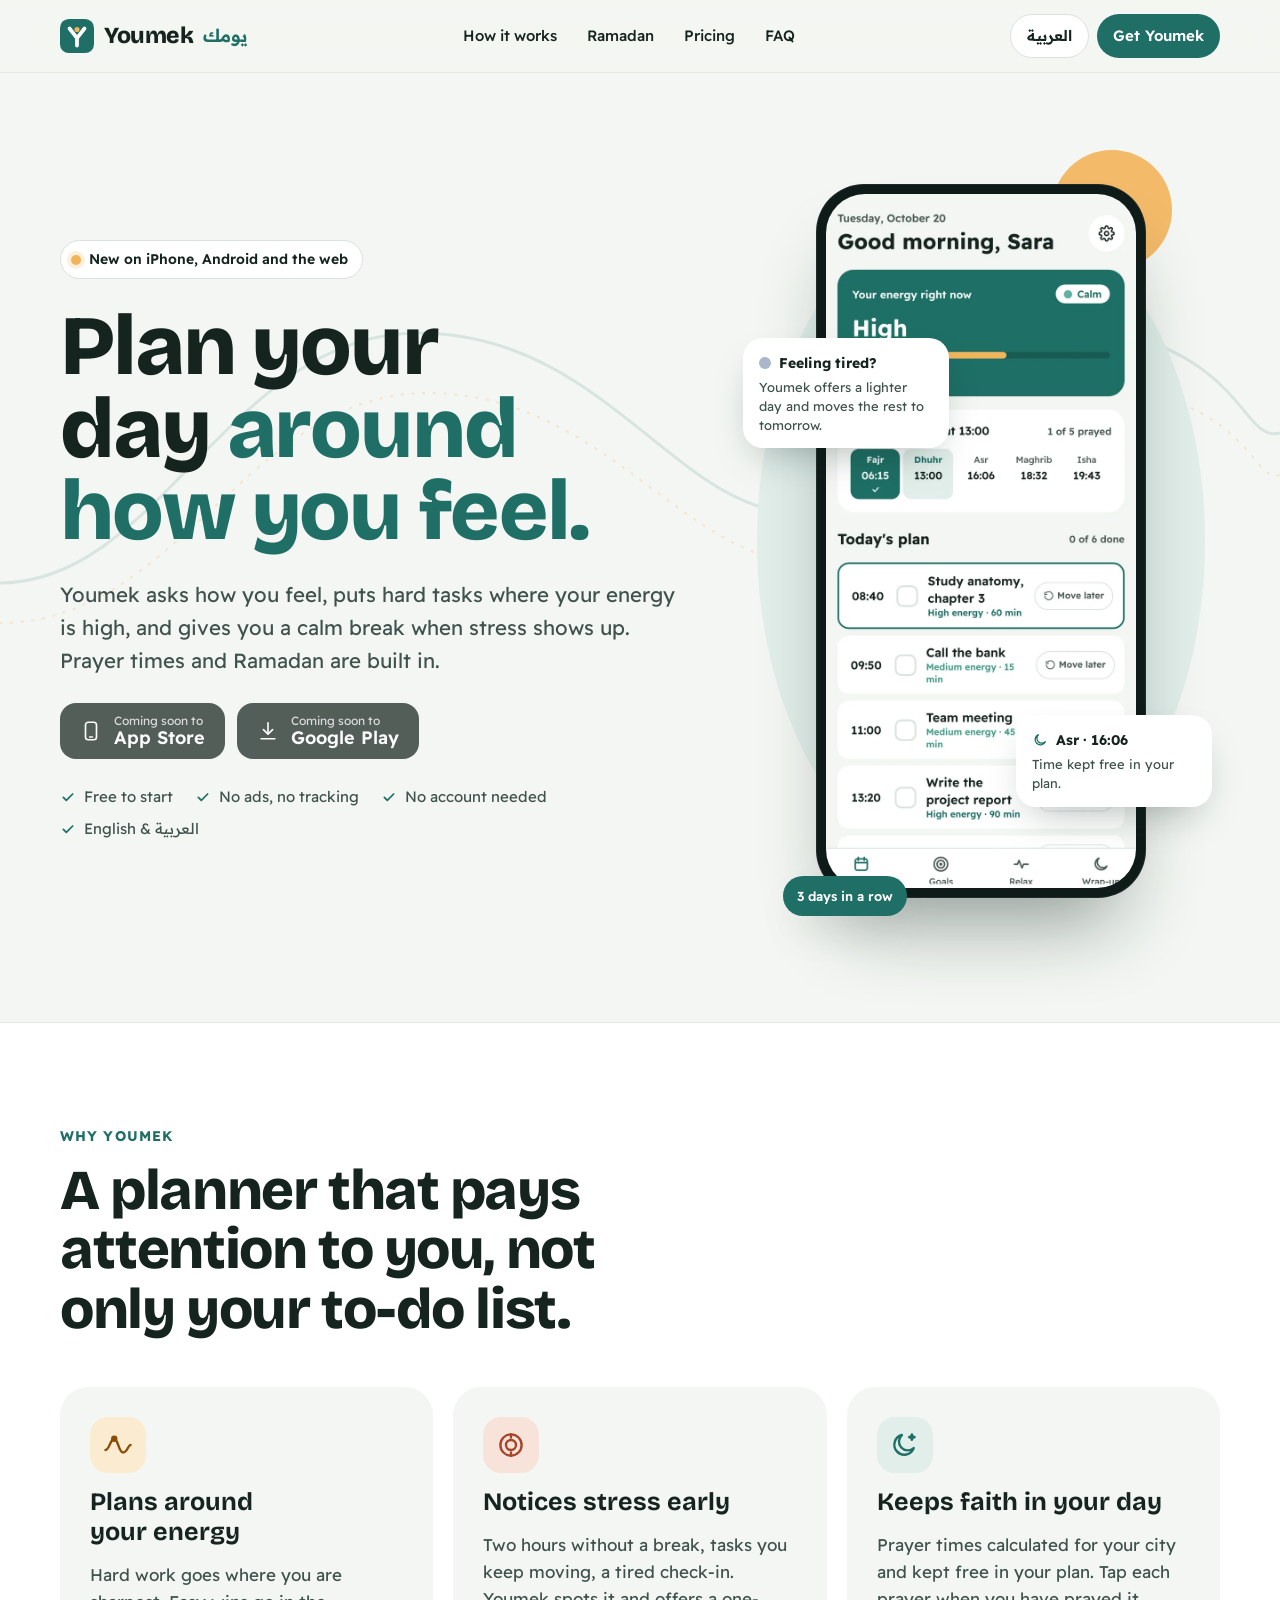
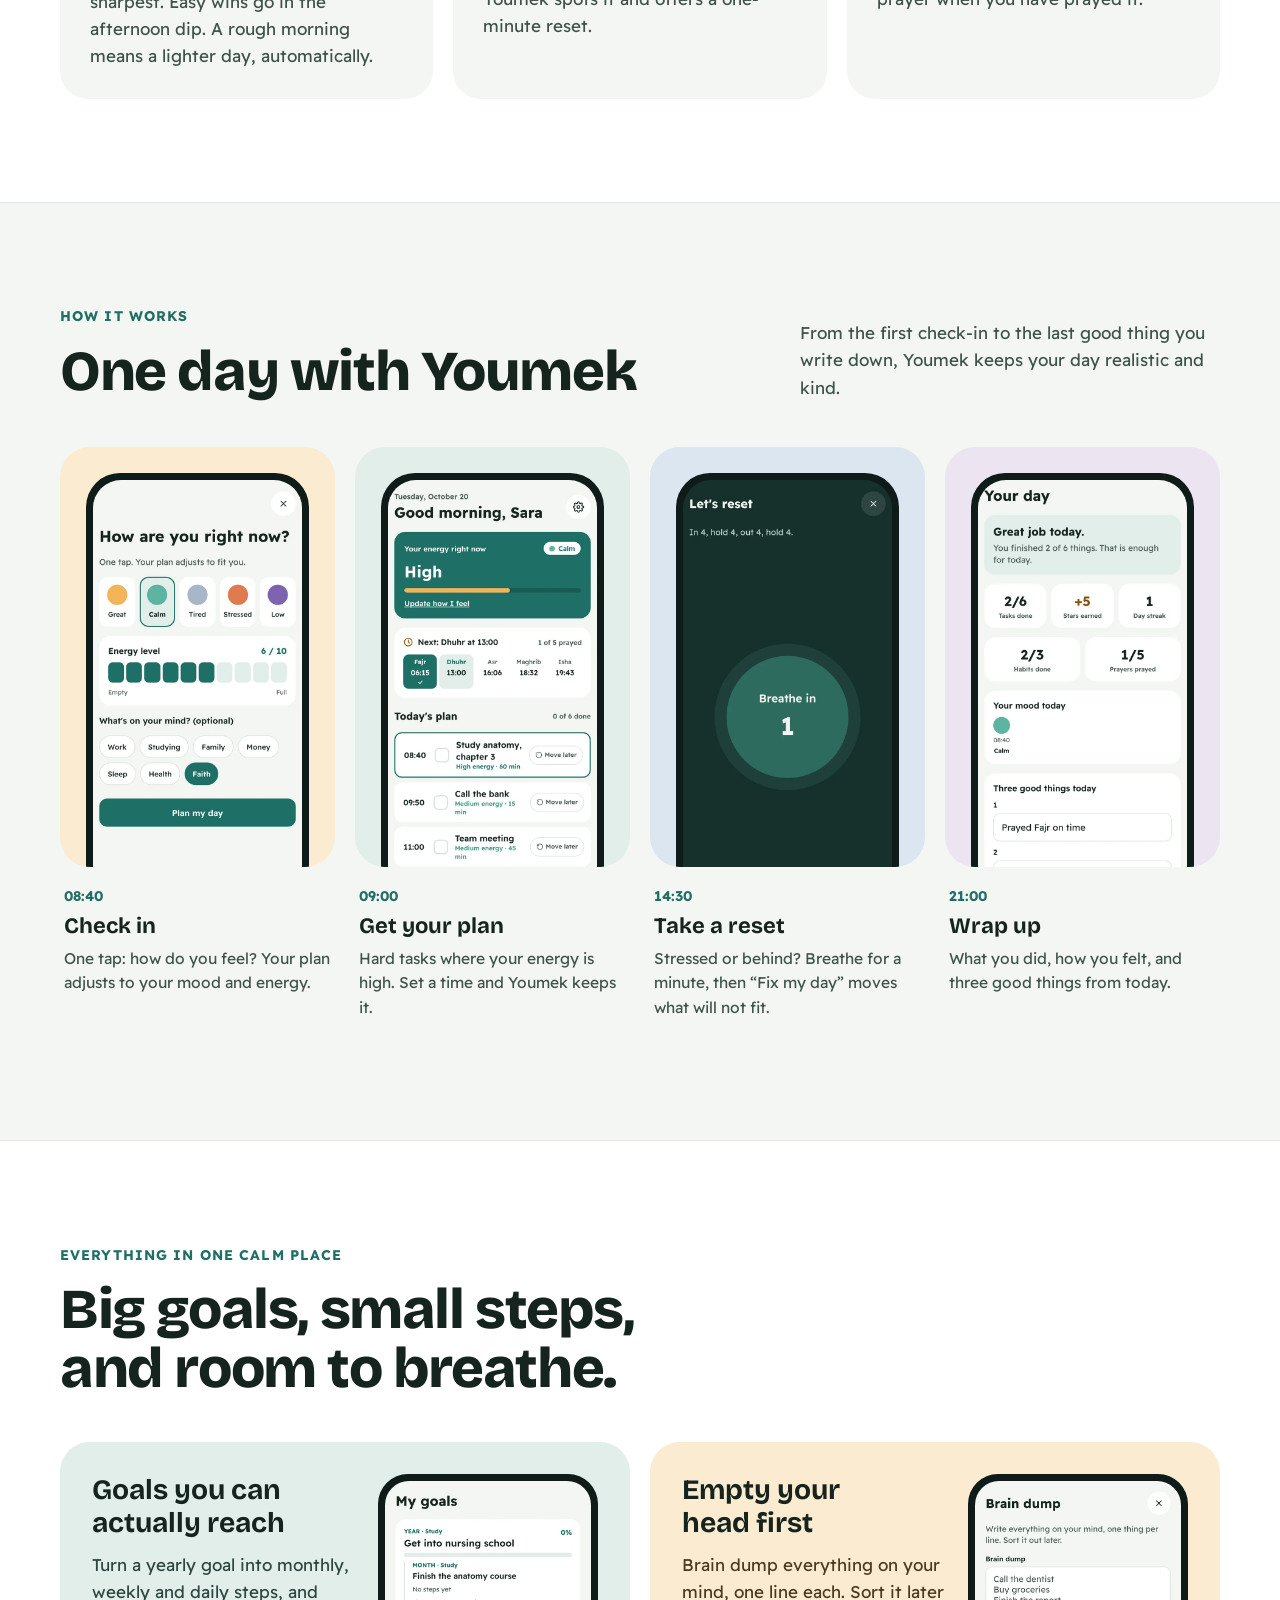
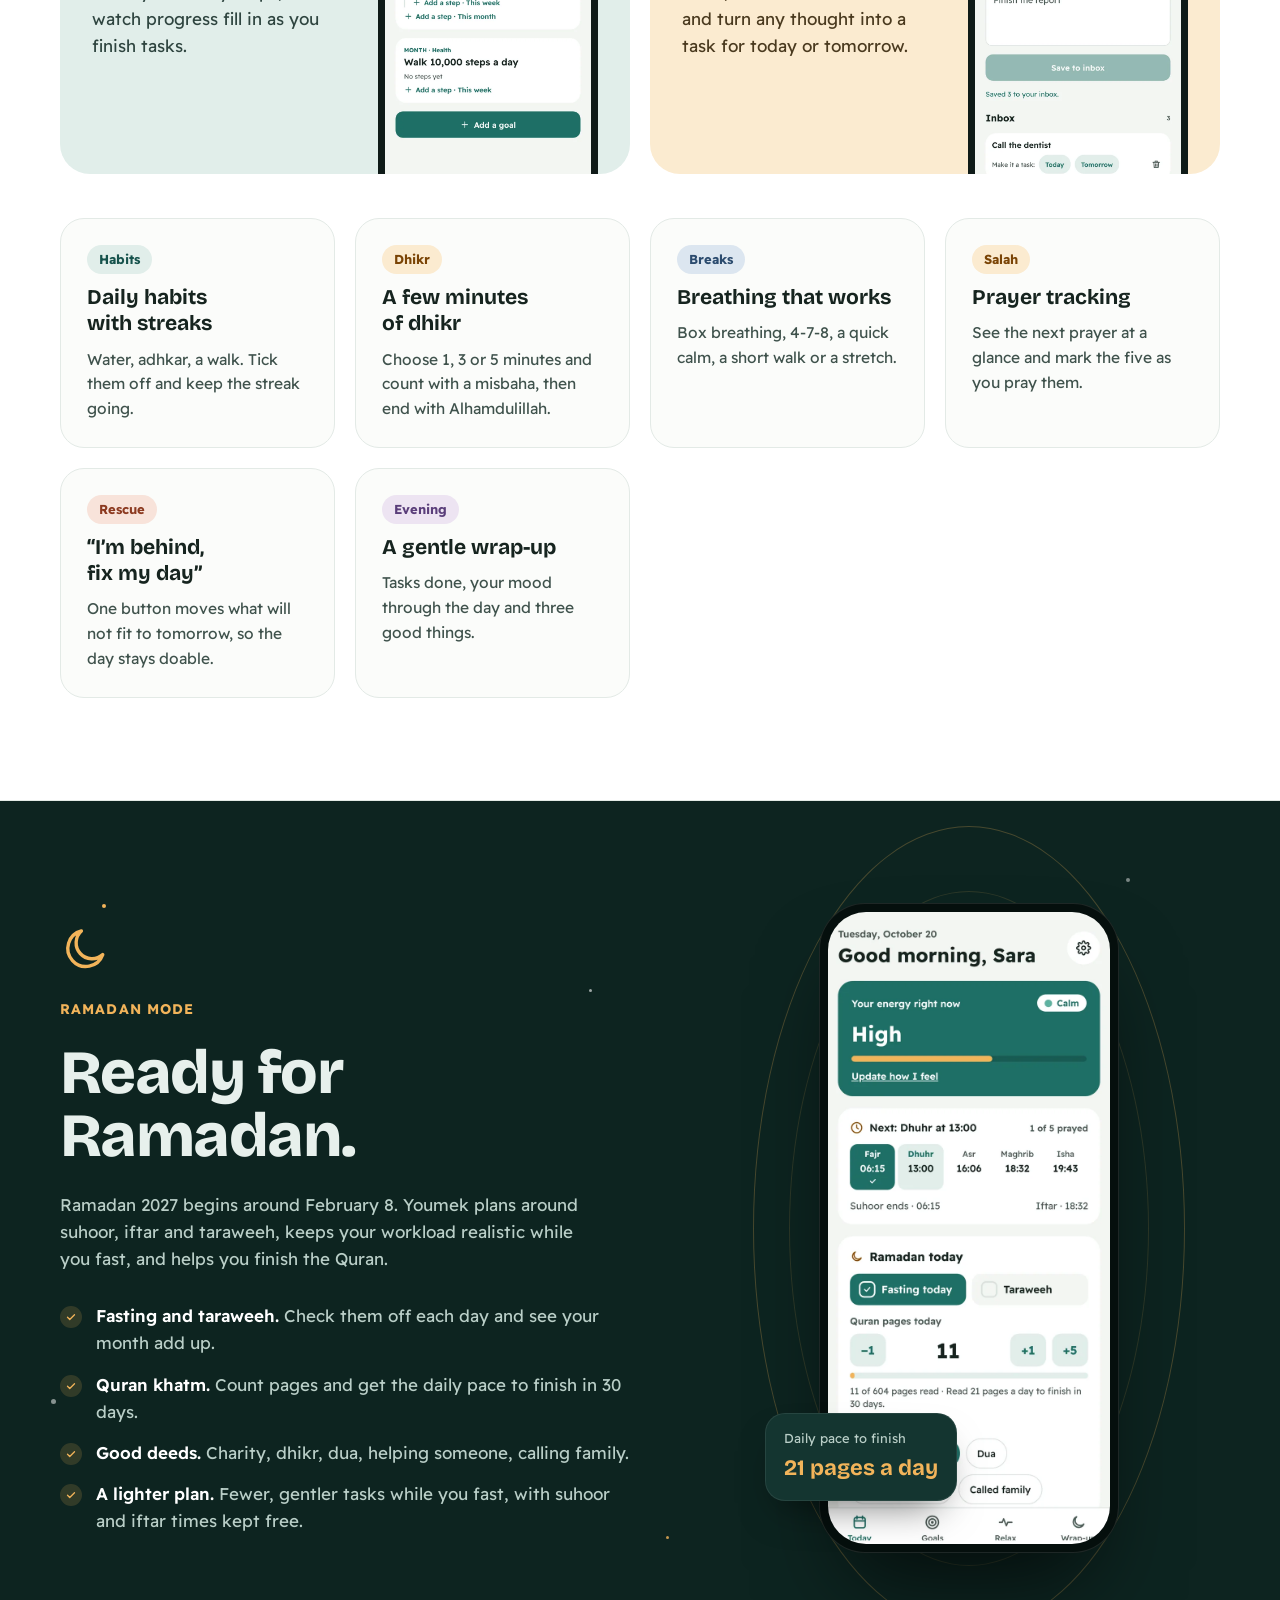
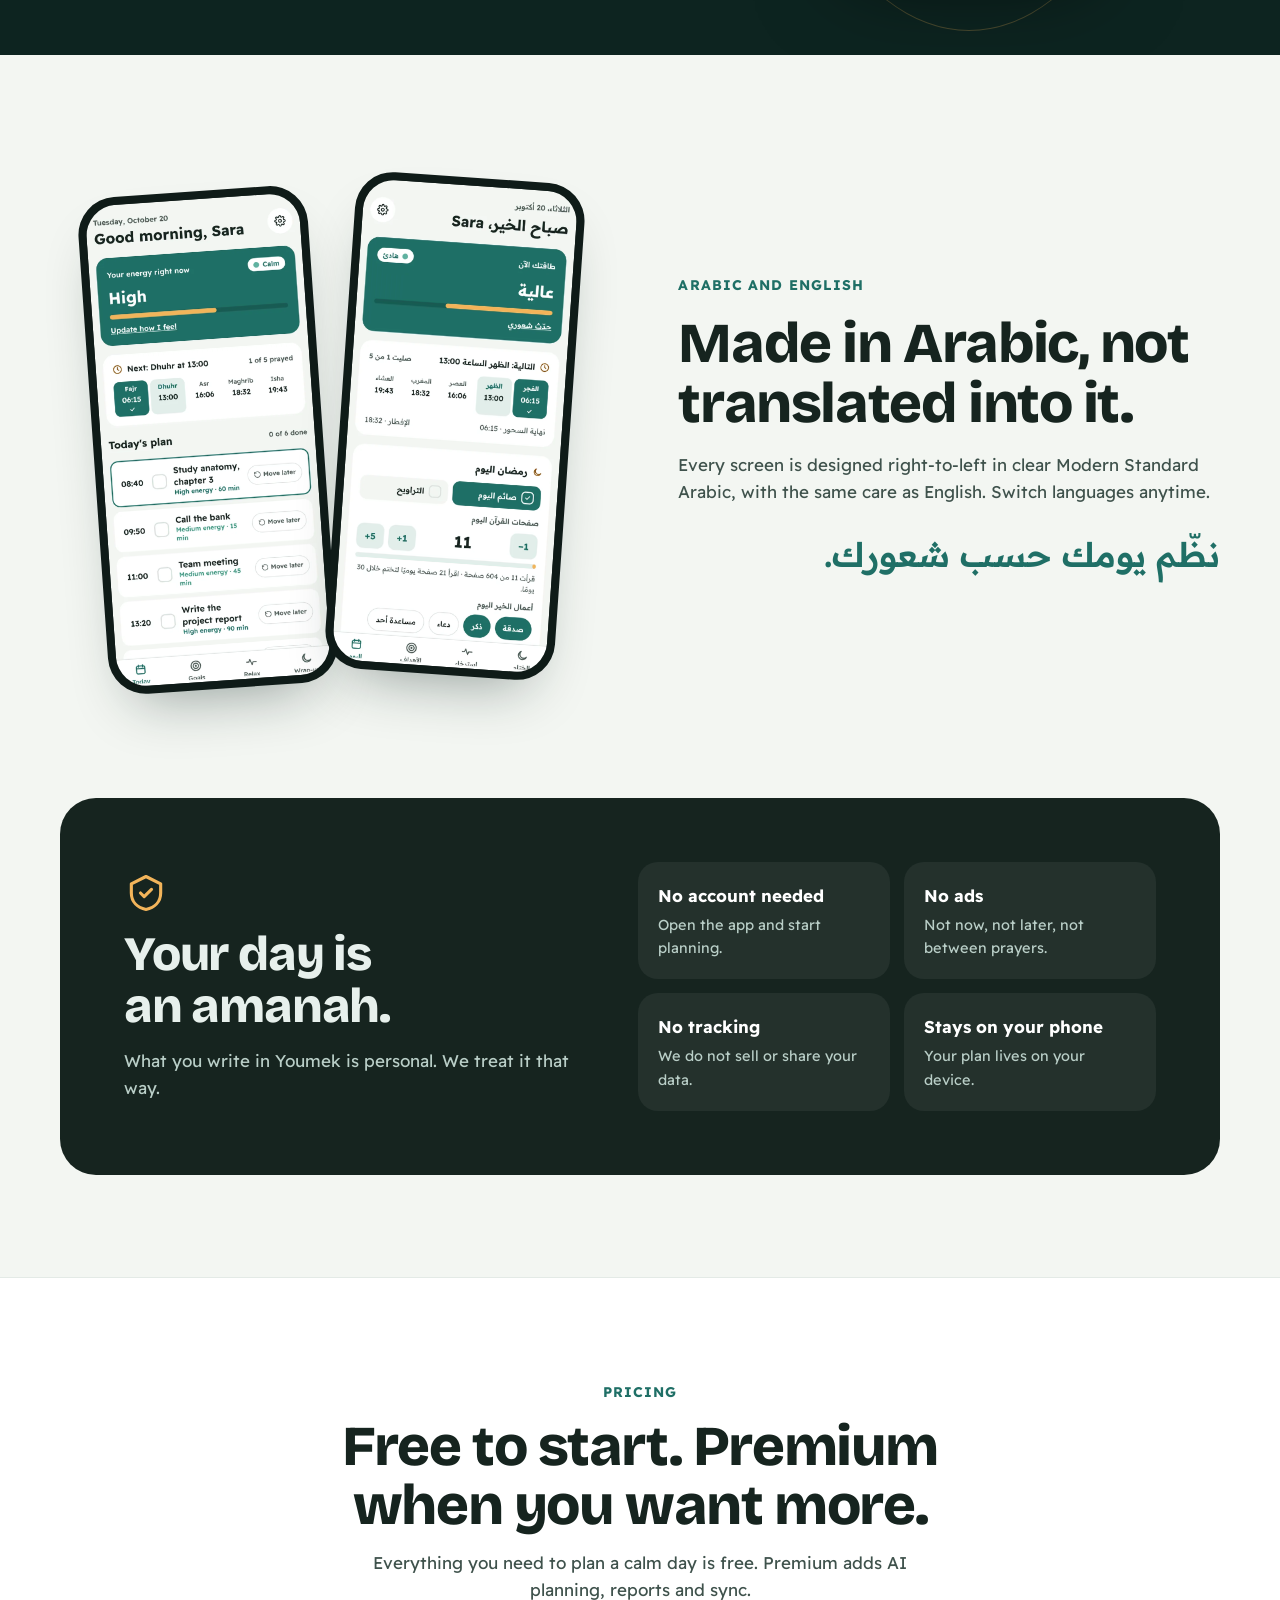
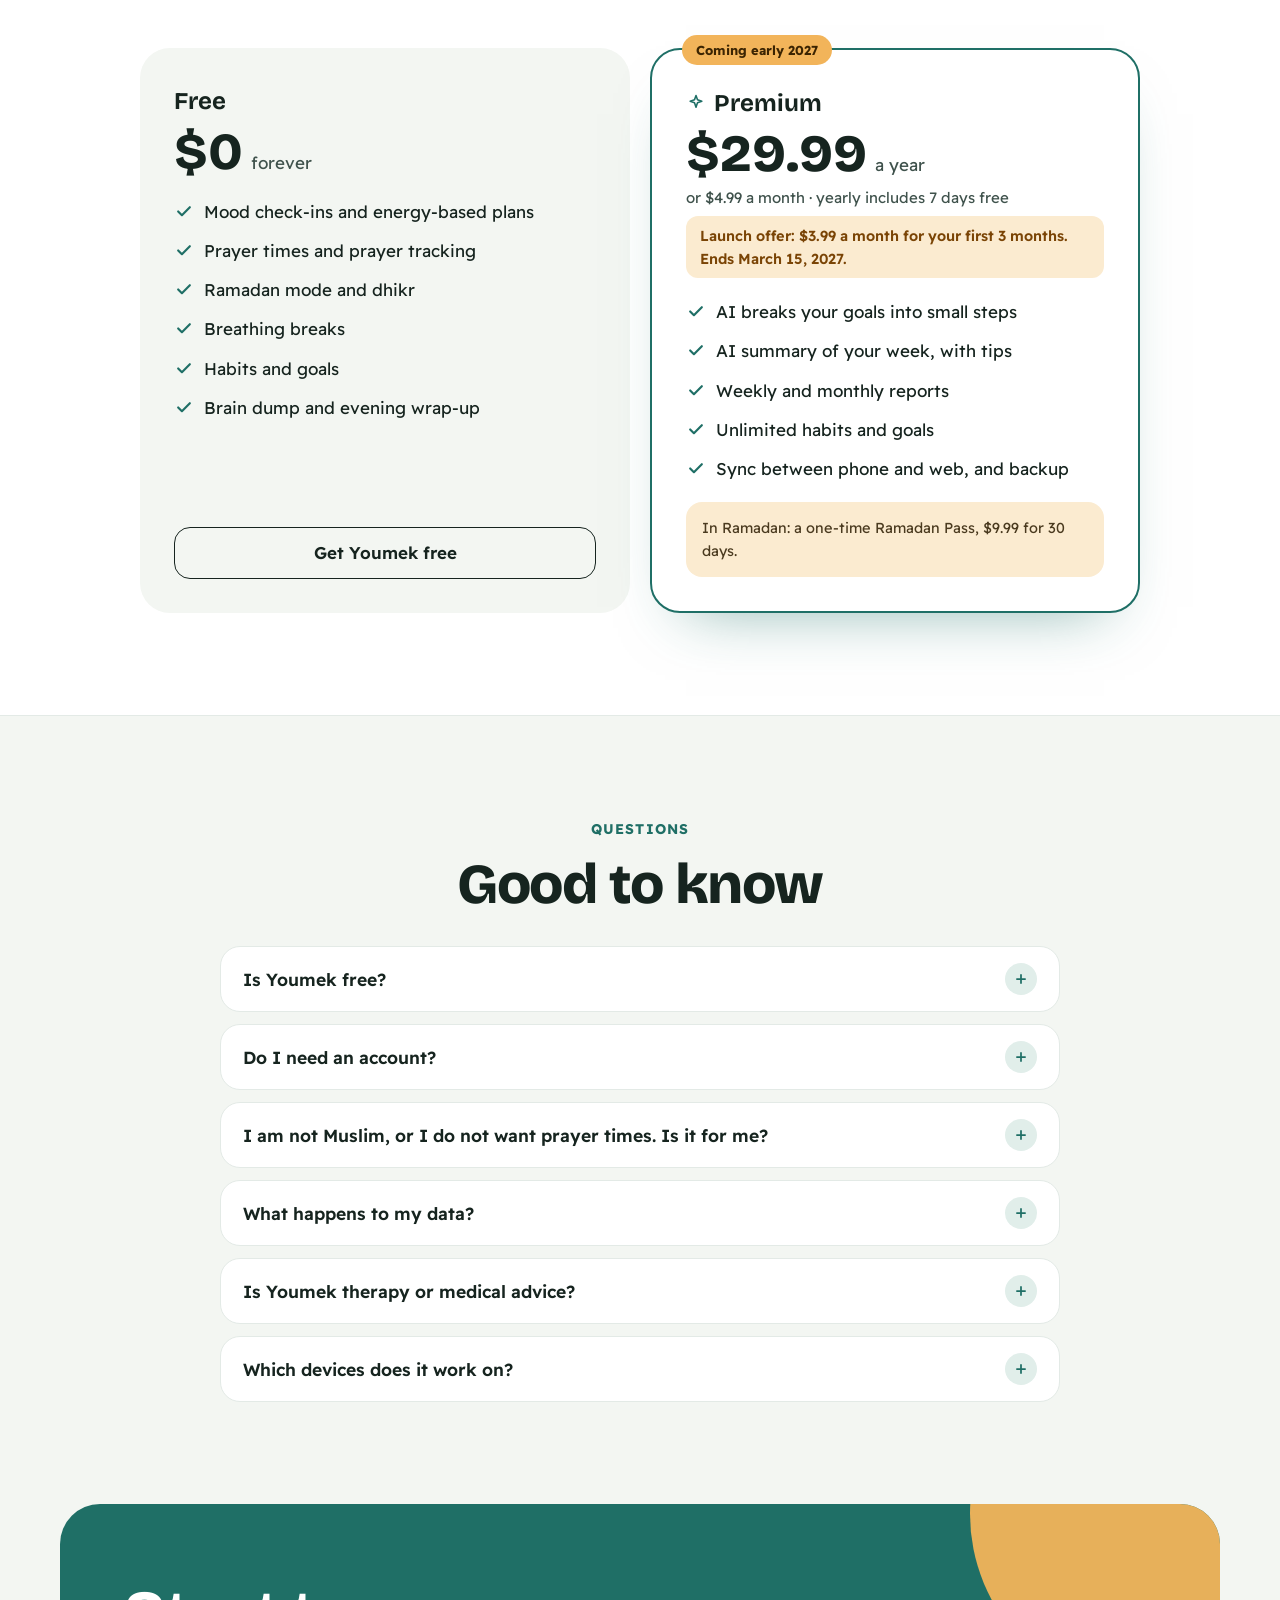
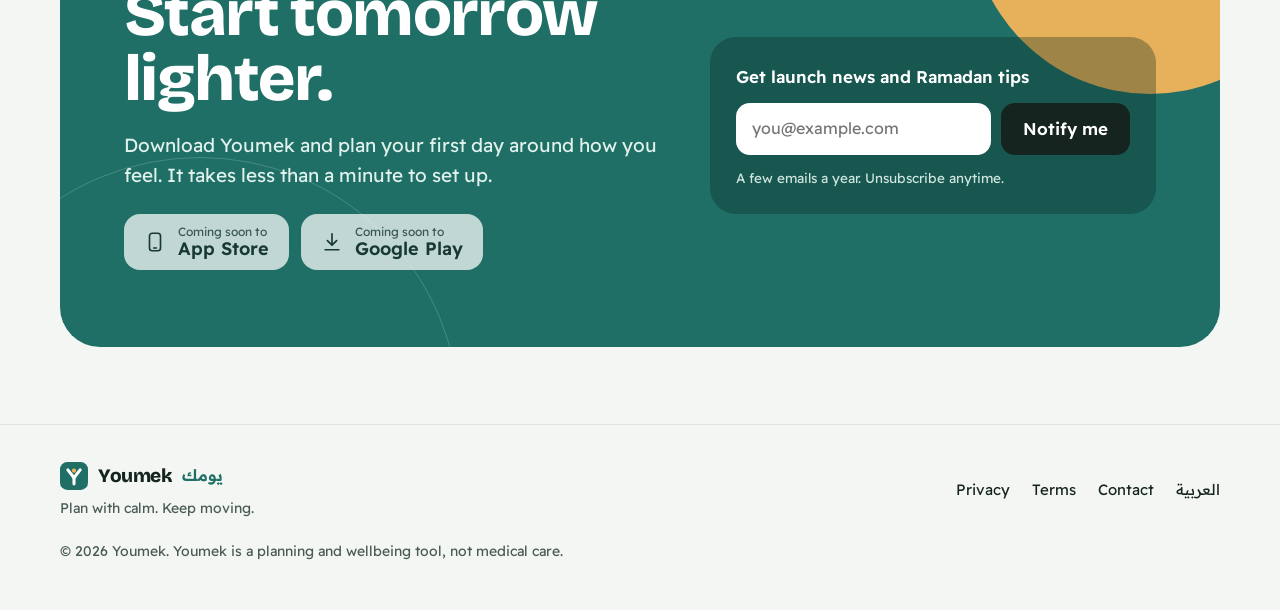
==== docs/index.html @ 7734d37a "first commit v 0 10-18-26" ====
<!doctype html>
<html lang="en" dir="ltr" class="no-js">
<head>
<meta charset="utf-8">
<meta name="viewport" content="width=device-width, initial-scale=1, viewport-fit=cover">
<title>Youmek: plan your day around how you feel</title>
<meta name="description" content="Youmek is a calm daily planner that checks in on your mood and energy, plans hard tasks when you are sharp, offers a calm break when stress shows up, and builds prayer times and Ramadan into your day. English and Arabic.">
<link rel="canonical" href="https://youmek.com/">
<link rel="alternate" hreflang="en" href="https://youmek.com/">
<link rel="alternate" hreflang="ar" href="https://youmek.com/ar/">
<link rel="alternate" hreflang="x-default" href="https://youmek.com/">
<meta name="theme-color" content="#1F6F66">
<meta property="og:type" content="website">
<meta property="og:site_name" content="Youmek">
<meta property="og:title" content="Youmek: plan your day around how you feel">
<meta property="og:description" content="Youmek is a calm daily planner that checks in on your mood and energy, plans hard tasks when you are sharp, offers a calm break when stress shows up, and builds prayer times and Ramadan into your day. English and Arabic.">
<meta property="og:url" content="https://youmek.com/">
<meta property="og:image" content="https://youmek.com/images/og-en.png">
<meta property="og:locale" content="en_US">
<meta name="twitter:card" content="summary_large_image">
<meta name="twitter:image" content="https://youmek.com/images/og-en.png">
<link rel="icon" href="favicon.svg" type="image/svg+xml">
<link rel="icon" href="favicon-32.png" sizes="32x32" type="image/png">
<link rel="apple-touch-icon" href="apple-touch-icon.png">
<link rel="preload" href="fonts/readex-pro.woff2" as="font" type="font/woff2" crossorigin>
<link rel="preload" href="fonts/bricolage-800.woff2" as="font" type="font/woff2" crossorigin>
<link rel="stylesheet" href="styles.css">
<link rel="preload" as="image" href="images/app-today.webp">
<script type="application/ld+json">{"@context": "https://schema.org", "@type": "SoftwareApplication", "name": "Youmek", "applicationCategory": "LifestyleApplication", "operatingSystem": "iOS, Android, Web", "description": "Youmek is a calm daily planner that checks in on your mood and energy, plans hard tasks when you are sharp, offers a calm break when stress shows up, and builds prayer times and Ramadan into your day. English and Arabic.", "url": "https://youmek.com/", "inLanguage": "en", "offers": {"@type": "Offer", "price": "0", "priceCurrency": "USD"}}</script>
<script>
  (function(){try{var q=location.search;var p=localStorage.getItem('youmek-lang');
  if(!p&&q.indexOf('lang=en')<0&&/^ar\b/i.test((navigator.languages&&navigator.languages[0])||navigator.language||'')){location.replace('ar/');}}catch(e){}})();
</script>
</head>
<body>
<a class="skip" href="#main">Skip to content</a>

<header class="header">
  <nav class="wrap nav" aria-label="Main">
    <a class="brand" href="#top" aria-label="Youmek"><svg width="34" height="34" viewBox="0 0 100 100" aria-hidden="true"><rect width="100" height="100" rx="26" fill="#1F6F66"/><path d="M28 28 L50 56 L72 28" fill="none" stroke="#fff" stroke-width="11" stroke-linecap="round" stroke-linejoin="round"/><path d="M50 56 V78" fill="none" stroke="#fff" stroke-width="11" stroke-linecap="round"/><circle cx="50" cy="31" r="7.5" fill="#F2B45A"/></svg><span class="brand-en">Youmek</span><span class="brand-ar">يومك</span></a>
    <div class="nav-links"><a href="#how">How it works</a><a href="#ramadan">Ramadan</a><a href="#pricing">Pricing</a><a href="#faq">FAQ</a></div>
    <div class="nav-actions">
      <a class="pill pill-ghost lang-ar" href="ar/" hreflang="ar" lang="ar" data-setlang="ar" aria-label="Read in Arabic">العربية</a>
      <a class="pill pill-solid" href="#download">Get Youmek</a>
    </div>
  </nav>
</header>

<main id="main">
<section class="hero" id="top">
  <svg class="hero-curve" viewBox="0 0 1440 520" preserveAspectRatio="none" aria-hidden="true">
    <path d="M0 400 C 180 400, 260 150, 470 150 S 760 330, 900 330 S 1120 120, 1260 150 S 1400 260, 1440 250" fill="none" stroke="#1F6F66" stroke-opacity="0.13" stroke-width="3"/>
    <path d="M0 440 C 200 440, 280 210, 480 210 S 770 380, 910 380 S 1130 180, 1270 205 S 1410 300, 1440 292" fill="none" stroke="#F2B45A" stroke-opacity="0.25" stroke-width="2" stroke-dasharray="2 10" stroke-linecap="round"/>
  </svg>
  <div class="wrap hero-grid">
    <div class="hero-copy">
      <span class="badge"><span class="badge-dot" aria-hidden="true"></span>New on iPhone, Android and the web</span>
      <h1 class="h1">Plan your day <em>around how you feel.</em></h1>
      <p class="hero-sub">Youmek asks how you feel, puts hard tasks where your energy is high, and gives you a calm break when stress shows up. Prayer times and Ramadan are built in.</p>
      <div class="cta-row" id="download">
        <a class="store" href="#download" data-store="appStore" data-soon="Coming soon to" aria-label="Download on the App Store"><svg class="icon" viewBox="0 0 24 24" aria-hidden="true" fill="none" stroke="currentColor" stroke-width="1.8" stroke-linecap="round" stroke-linejoin="round"><rect x="6" y="2.5" width="12" height="19" rx="3"/><path d="M10.5 18.5h3"/></svg><span class="store-text"><span class="store-small">Download on the</span><span class="store-big">App Store</span></span></a><a class="store" href="#download" data-store="googlePlay" data-soon="Coming soon to" aria-label="Get it on Google Play"><svg class="icon" viewBox="0 0 24 24" aria-hidden="true" fill="none" stroke="currentColor" stroke-width="1.8" stroke-linecap="round" stroke-linejoin="round"><path d="M12 3v12"/><path d="M7 10.5l5 5 5-5"/><path d="M4.5 20.5h15"/></svg><span class="store-text"><span class="store-small">Get it on</span><span class="store-big">Google Play</span></span></a>
        <a class="web-link" href="#" data-webapp><svg class="icon" viewBox="0 0 24 24" aria-hidden="true" fill="none" stroke="currentColor" stroke-width="1.8" stroke-linecap="round" stroke-linejoin="round"><circle cx="12" cy="12" r="9"/><path d="M3 12h18M12 3c2.6 2.6 3.8 5.6 3.8 9s-1.2 6.4-3.8 9c-2.6-2.6-3.8-5.6-3.8-9S9.4 5.6 12 3z"/></svg><span>Use it on the web</span></a>
      </div>
      <ul class="trust"><li><svg class="icon" viewBox="0 0 24 24" aria-hidden="true" fill="none" stroke="currentColor" stroke-width="2.6" stroke-linecap="round" stroke-linejoin="round"><path d="M5 12.5l4.5 4.5L19 7.5"/></svg>Free to start</li><li><svg class="icon" viewBox="0 0 24 24" aria-hidden="true" fill="none" stroke="currentColor" stroke-width="2.6" stroke-linecap="round" stroke-linejoin="round"><path d="M5 12.5l4.5 4.5L19 7.5"/></svg>No ads, no tracking</li><li><svg class="icon" viewBox="0 0 24 24" aria-hidden="true" fill="none" stroke="currentColor" stroke-width="2.6" stroke-linecap="round" stroke-linejoin="round"><path d="M5 12.5l4.5 4.5L19 7.5"/></svg>No account needed</li><li><svg class="icon" viewBox="0 0 24 24" aria-hidden="true" fill="none" stroke="currentColor" stroke-width="2.6" stroke-linecap="round" stroke-linejoin="round"><path d="M5 12.5l4.5 4.5L19 7.5"/></svg>English &amp; العربية</li></ul>
    </div>
    <div class="hero-art">
      <div class="phone-stage">
        <div class="blob" aria-hidden="true"></div>
        <div class="sun" aria-hidden="true"></div>
        <div class="phone"><img src="images/app-today.webp" alt="Youmek Today screen: energy is high, next prayer Dhuhr at 13:00, and a plan for the day." width="720" height="1558" fetchpriority="high"></div>
        <div class="float float-1"><b><span class="mood-dot" aria-hidden="true"></span>Feeling tired?</b><span>Youmek offers a lighter day and moves the rest to tomorrow.</span></div>
        <div class="float float-2"><b><svg class="icon" viewBox="0 0 24 24" aria-hidden="true" fill="none" stroke="currentColor" stroke-width="2" stroke-linecap="round" stroke-linejoin="round"><path d="M20 14.5A8 8 0 1 1 9.5 4a6.5 6.5 0 0 0 10.5 10.5z"/></svg>Asr · 16:06</b><span>Time kept free in your plan.</span></div>
        <div class="float-3 float" aria-hidden="true">3 days in a row</div>
      </div>
    </div>
  </div>
</section>

<section class="section white" aria-labelledby="p-title">
  <div class="wrap stack" style="gap:48px">
    <div class="stack" style="max-width:760px"><span class="eyebrow">Why Youmek</span><h2 id="p-title" class="h2">A planner that pays attention to you, not only your to-do list.</h2></div>
    <div class="cards-3"><article class="pillar reveal"><div class="tile" style="background:#FBEBD0;color:#8A4D05"><svg class="icon" viewBox="0 0 24 24" aria-hidden="true" fill="none" stroke="currentColor" stroke-width="1.9" stroke-linecap="round" stroke-linejoin="round"><path d="M2 16c3 0 4-9 7-9s3.5 11 7 11 4-6 6-6"/><circle cx="9" cy="7" r="1.6" fill="currentColor"/></svg></div><h3>Plans around your energy</h3><p>Hard work goes where you are sharpest. Easy wins go in the afternoon dip. A rough morning means a lighter day, automatically.</p></article><article class="pillar reveal"><div class="tile" style="background:#F8E3DA;color:#A3462A"><svg class="icon" viewBox="0 0 24 24" aria-hidden="true" fill="none" stroke="currentColor" stroke-width="1.9" stroke-linecap="round" stroke-linejoin="round"><circle cx="12" cy="12" r="8.5"/><circle cx="12" cy="12" r="4"/><path d="M12 3.5V6M12 18v2.5"/></svg></div><h3>Notices stress early</h3><p>Two hours without a break, tasks you keep moving, a tired check-in. Youmek spots it and offers a one-minute reset.</p></article><article class="pillar reveal"><div class="tile" style="background:#E1EEEA;color:#1F6F66"><svg class="icon" viewBox="0 0 24 24" aria-hidden="true" fill="none" stroke="currentColor" stroke-width="1.9" stroke-linecap="round" stroke-linejoin="round"><path d="M19 14.5A8 8 0 1 1 9.5 4a6.5 6.5 0 0 0 9.5 10.5z"/><path d="M17.5 3.5l.6 1.6 1.6.6-1.6.6-.6 1.6-.6-1.6-1.6-.6 1.6-.6z"/></svg></div><h3>Keeps faith in your day</h3><p>Prayer times calculated for your city and kept free in your plan. Tap each prayer when you have prayed it.</p></article></div>
  </div>
</section>

<section class="section" id="how" aria-labelledby="d-title">
  <div class="wrap stack" style="gap:40px">
    <div class="head-row">
      <div class="stack" style="max-width:640px"><span class="eyebrow">How it works</span><h2 id="d-title" class="h2">One day with Youmek</h2></div>
      <p class="lead">From the first check-in to the last good thing you write down, Youmek keeps your day realistic and kind.</p>
    </div>
    <div class="steps" tabindex="0" aria-label="One day with Youmek"><article class="step"><div class="step-art" style="background:#FBEBD0"><div class="step-phone"><img src="images/app-checkin.webp" alt="Mood check-in with five moods and an energy level." loading="lazy" width="720" height="1558"></div></div><div class="step-body"><span class="step-time">08:40</span><h3>Check in</h3><p>One tap: how do you feel? Your plan adjusts to your mood and energy.</p></div></article><article class="step"><div class="step-art" style="background:#E1EEEA"><div class="step-phone"><img src="images/app-today.webp" alt="Today plan with tasks placed by energy and prayer times." loading="lazy" width="720" height="1558"></div></div><div class="step-body"><span class="step-time">09:00</span><h3>Get your plan</h3><p>Hard tasks where your energy is high. Set a time and Youmek keeps it.</p></div></article><article class="step"><div class="step-art" style="background:#DCE6F0"><div class="step-phone"><img src="images/app-break.webp" alt="A breathing exercise saying Breathe in." loading="lazy" width="720" height="1558"></div></div><div class="step-body"><span class="step-time">14:30</span><h3>Take a reset</h3><p>Stressed or behind? Breathe for a minute, then “Fix my day” moves what will not fit.</p></div></article><article class="step"><div class="step-art" style="background:#EDE4F2"><div class="step-phone"><img src="images/app-wrapup.webp" alt="Evening wrap-up with tasks done, habits and three good things." loading="lazy" width="720" height="1558"></div></div><div class="step-body"><span class="step-time">21:00</span><h3>Wrap up</h3><p>What you did, how you felt, and three good things from today.</p></div></article></div>
    <p class="swipe-hint" aria-hidden="true">Swipe to see the whole day →</p>
  </div>
</section>

<section class="section white" aria-labelledby="f-title">
  <div class="wrap stack" style="gap:44px">
    <div class="stack" style="max-width:760px"><span class="eyebrow">Everything in one calm place</span><h2 id="f-title" class="h2">Big goals, small steps, and room to breathe.</h2></div>
    <div class="bento">
      <article class="bento-big reveal" style="background:#E1EEEA">
        <div class="bento-text"><h3>Goals you can actually reach</h3><p style="color:#2F4540">Turn a yearly goal into monthly, weekly and daily steps, and watch progress fill in as you finish tasks.</p></div>
        <div class="bento-phone"><img src="images/app-goals.webp" alt="Goals ladder from a yearly goal down to weekly steps." loading="lazy" width="720" height="1558"></div>
      </article>
      <article class="bento-big reveal" style="background:#FBEBD0">
        <div class="bento-text"><h3>Empty your head first</h3><p style="color:#4A3A1F">Brain dump everything on your mind, one line each. Sort it later and turn any thought into a task for today or tomorrow.</p></div>
        <div class="bento-phone"><img src="images/app-dump.webp" alt="Brain dump with an inbox of thoughts to turn into tasks." loading="lazy" width="720" height="1558"></div>
      </article>
    </div>
    <div class="feats"><article class="feat reveal"><span class="tag" style="background:#E1EEEA;color:#16524C">Habits</span><h3>Daily habits with streaks</h3><p>Water, adhkar, a walk. Tick them off and keep the streak going.</p></article><article class="feat reveal"><span class="tag" style="background:#FBEBD0;color:#7A4405">Dhikr</span><h3>A few minutes of dhikr</h3><p>Choose 1, 3 or 5 minutes and count with a misbaha, then end with Alhamdulillah.</p></article><article class="feat reveal"><span class="tag" style="background:#DCE6F0;color:#2B4B6E">Breaks</span><h3>Breathing that works</h3><p>Box breathing, 4-7-8, a quick calm, a short walk or a stretch.</p></article><article class="feat reveal"><span class="tag" style="background:#FBEBD0;color:#7A4405">Salah</span><h3>Prayer tracking</h3><p>See the next prayer at a glance and mark the five as you pray them.</p></article><article class="feat reveal"><span class="tag" style="background:#F8E3DA;color:#8C3A20">Rescue</span><h3>“I’m behind, fix my day”</h3><p>One button moves what will not fit to tomorrow, so the day stays doable.</p></article><article class="feat reveal"><span class="tag" style="background:#EDE4F2;color:#5A3E7A">Evening</span><h3>A gentle wrap-up</h3><p>Tasks done, your mood through the day and three good things.</p></article></div>
  </div>
</section>

<section class="ramadan" id="ramadan" aria-labelledby="r-title">
  <span class="star" aria-hidden="true" style="width:4px;height:4px;background:#F2B45A;opacity:1;top:12%;inset-inline-start:8%"></span><span class="star" aria-hidden="true" style="width:3px;height:3px;background:#fff;opacity:0.6;top:22%;inset-inline-start:46%"></span><span class="star" aria-hidden="true" style="width:5px;height:5px;background:#fff;opacity:0.5;top:70%;inset-inline-start:4%"></span><span class="star" aria-hidden="true" style="width:3px;height:3px;background:#F2B45A;opacity:0.8;top:86%;inset-inline-start:52%"></span><span class="star" aria-hidden="true" style="width:4px;height:4px;background:#fff;opacity:0.45;top:9%;inset-inline-start:88%"></span><span class="star" aria-hidden="true" style="width:3px;height:3px;background:#fff;opacity:0.5;top:40%;inset-inline-start:70%"></span>
  <div class="wrap ram-grid">
    <div class="ram-copy">
      <span style="font-size:54px;color:#F2B45A;display:flex"><svg class="icon" viewBox="0 0 24 24" aria-hidden="true" fill="none" stroke="currentColor" stroke-width="1.5" stroke-linecap="round" stroke-linejoin="round"><path d="M19 14.5A8 8 0 1 1 9.5 4a6.5 6.5 0 0 0 9.5 10.5z"/></svg></span>
      <span class="eyebrow">Ramadan mode</span>
      <h2 id="r-title" class="h2">Ready for Ramadan.</h2>
      <p class="lead">Ramadan 2027 begins around February 8. Youmek plans around suhoor, iftar and taraweeh, keeps your workload realistic while you fast, and helps you finish the Quran.</p>
      <ul class="ram-list"><li><span class="ram-check"><svg class="icon" viewBox="0 0 24 24" aria-hidden="true" fill="none" stroke="currentColor" stroke-width="2.6" stroke-linecap="round" stroke-linejoin="round"><path d="M5 12.5l4.5 4.5L19 7.5"/></svg></span><span><strong>Fasting and taraweeh.</strong> <span class="d">Check them off each day and see your month add up.</span></span></li><li><span class="ram-check"><svg class="icon" viewBox="0 0 24 24" aria-hidden="true" fill="none" stroke="currentColor" stroke-width="2.6" stroke-linecap="round" stroke-linejoin="round"><path d="M5 12.5l4.5 4.5L19 7.5"/></svg></span><span><strong>Quran khatm.</strong> <span class="d">Count pages and get the daily pace to finish in 30 days.</span></span></li><li><span class="ram-check"><svg class="icon" viewBox="0 0 24 24" aria-hidden="true" fill="none" stroke="currentColor" stroke-width="2.6" stroke-linecap="round" stroke-linejoin="round"><path d="M5 12.5l4.5 4.5L19 7.5"/></svg></span><span><strong>Good deeds.</strong> <span class="d">Charity, dhikr, dua, helping someone, calling family.</span></span></li><li><span class="ram-check"><svg class="icon" viewBox="0 0 24 24" aria-hidden="true" fill="none" stroke="currentColor" stroke-width="2.6" stroke-linecap="round" stroke-linejoin="round"><path d="M5 12.5l4.5 4.5L19 7.5"/></svg></span><span><strong>A lighter plan.</strong> <span class="d">Fewer, gentler tasks while you fast, with suhoor and iftar times kept free.</span></span></li></ul>
    </div>
    <div class="ram-art">
      <div class="ram-stage reveal">
        <div class="orbit" aria-hidden="true" style="inset:-12% -22%"></div>
        <div class="orbit" aria-hidden="true" style="inset:-2% -10%;border-color:rgba(242,180,90,.14)"></div>
        <div class="ram-phone"><img src="images/app-ramadan.webp" alt="Ramadan card: fasting today, 11 Quran pages read, and good deeds." loading="lazy" width="720" height="1558"></div>
        <div class="ram-float"><span>Daily pace to finish</span><b>21 pages a day</b></div>
      </div>
    </div>
  </div>
</section>

<section class="section" aria-labelledby="l-title">
  <div class="wrap lang-grid">
    <div class="lang-phones">
      <div class="lang-phone tilt-a"><img src="images/app-today.webp" alt="Youmek in English." loading="lazy" width="720" height="1558"></div>
      <div class="lang-phone tilt-b"><img src="images/app-today-ar.webp" alt="Youmek in Arabic." loading="lazy" width="720" height="1558"></div>
    </div>
    <div class="lang-copy">
      <span class="eyebrow">Arabic and English</span>
      <h2 id="l-title" class="h2">Made in Arabic, not translated into it.</h2>
      <p class="lead">Every screen is designed right-to-left in clear Modern Standard Arabic, with the same care as English. Switch languages anytime.</p>
      <p class="ar-line" lang="ar" dir="rtl">نظّم يومك حسب شعورك.</p>
    </div>
  </div>
</section>

<section aria-labelledby="a-title" style="padding-bottom:clamp(64px,8vw,112px)">
  <div class="wrap">
    <div class="amanah reveal">
      <div class="amanah-copy"><svg class="icon" viewBox="0 0 24 24" aria-hidden="true" fill="none" stroke="currentColor" stroke-width="1.7" stroke-linecap="round" stroke-linejoin="round"><path d="M12 3l8 4v5c0 5-3.5 8-8 9-4.5-1-8-4-8-9V7z"/><path d="M9 12l2 2 4-4"/></svg><h2 id="a-title">Your day is an amanah.</h2><p>What you write in Youmek is personal. We treat it that way.</p></div>
      <ul class="amanah-list"><li><strong>No account needed</strong><span>Open the app and start planning.</span></li><li><strong>No ads</strong><span>Not now, not later, not between prayers.</span></li><li><strong>No tracking</strong><span>We do not sell or share your data.</span></li><li><strong>Stays on your phone</strong><span>Your plan lives on your device.</span></li></ul>
    </div>
  </div>
</section>

<section class="section white" id="pricing" aria-labelledby="pr-title">
  <div class="wrap mid stack" style="gap:44px">
    <div class="stack center"><span class="eyebrow">Pricing</span><h2 id="pr-title" class="h2">Free to start. Premium when you want more.</h2><p class="lead" style="max-width:36em">Everything you need to plan a calm day is free. Premium adds AI planning, reports and sync.</p></div>
    <div class="plans">
      <div class="plan plan-free reveal">
        <div class="stack" style="gap:6px"><h3>Free</h3><p class="price"><b>$0</b><span>forever</span></p></div>
        <ul class="plan-list"><li><svg class="icon" viewBox="0 0 24 24" aria-hidden="true" fill="none" stroke="currentColor" stroke-width="2.6" stroke-linecap="round" stroke-linejoin="round"><path d="M5 12.5l4.5 4.5L19 7.5"/></svg><span>Mood check-ins and energy-based plans</span></li><li><svg class="icon" viewBox="0 0 24 24" aria-hidden="true" fill="none" stroke="currentColor" stroke-width="2.6" stroke-linecap="round" stroke-linejoin="round"><path d="M5 12.5l4.5 4.5L19 7.5"/></svg><span>Prayer times and prayer tracking</span></li><li><svg class="icon" viewBox="0 0 24 24" aria-hidden="true" fill="none" stroke="currentColor" stroke-width="2.6" stroke-linecap="round" stroke-linejoin="round"><path d="M5 12.5l4.5 4.5L19 7.5"/></svg><span>Ramadan mode and dhikr</span></li><li><svg class="icon" viewBox="0 0 24 24" aria-hidden="true" fill="none" stroke="currentColor" stroke-width="2.6" stroke-linecap="round" stroke-linejoin="round"><path d="M5 12.5l4.5 4.5L19 7.5"/></svg><span>Breathing breaks</span></li><li><svg class="icon" viewBox="0 0 24 24" aria-hidden="true" fill="none" stroke="currentColor" stroke-width="2.6" stroke-linecap="round" stroke-linejoin="round"><path d="M5 12.5l4.5 4.5L19 7.5"/></svg><span>Habits and goals</span></li><li><svg class="icon" viewBox="0 0 24 24" aria-hidden="true" fill="none" stroke="currentColor" stroke-width="2.6" stroke-linecap="round" stroke-linejoin="round"><path d="M5 12.5l4.5 4.5L19 7.5"/></svg><span>Brain dump and evening wrap-up</span></li></ul>
        <a class="btn-outline" href="#download">Get Youmek free</a>
      </div>
      <div class="plan plan-prem reveal">
        <span class="plan-badge">Coming early 2027</span>
        <div class="stack" style="gap:6px">
          <h3><svg class="icon" viewBox="0 0 24 24" aria-hidden="true" fill="none" stroke="currentColor" stroke-width="1.9" stroke-linecap="round" stroke-linejoin="round"><path d="M12 3l1.8 5.2L19 10l-5.2 1.8L12 17l-1.8-5.2L5 10l5.2-1.8z"/></svg>Premium</h3>
          <p class="price"><b>$29.99</b><span>a year</span></p>
          <p class="plan-alt">or $4.99 a month · yearly includes 7 days free</p>
          <p class="offer">Launch offer: $3.99 a month for your first 3 months. Ends March 15, 2027.</p>
        </div>
        <ul class="plan-list"><li><svg class="icon" viewBox="0 0 24 24" aria-hidden="true" fill="none" stroke="currentColor" stroke-width="2.6" stroke-linecap="round" stroke-linejoin="round"><path d="M5 12.5l4.5 4.5L19 7.5"/></svg><span>AI breaks your goals into small steps</span></li><li><svg class="icon" viewBox="0 0 24 24" aria-hidden="true" fill="none" stroke="currentColor" stroke-width="2.6" stroke-linecap="round" stroke-linejoin="round"><path d="M5 12.5l4.5 4.5L19 7.5"/></svg><span>AI summary of your week, with tips</span></li><li><svg class="icon" viewBox="0 0 24 24" aria-hidden="true" fill="none" stroke="currentColor" stroke-width="2.6" stroke-linecap="round" stroke-linejoin="round"><path d="M5 12.5l4.5 4.5L19 7.5"/></svg><span>Weekly and monthly reports</span></li><li><svg class="icon" viewBox="0 0 24 24" aria-hidden="true" fill="none" stroke="currentColor" stroke-width="2.6" stroke-linecap="round" stroke-linejoin="round"><path d="M5 12.5l4.5 4.5L19 7.5"/></svg><span>Unlimited habits and goals</span></li><li><svg class="icon" viewBox="0 0 24 24" aria-hidden="true" fill="none" stroke="currentColor" stroke-width="2.6" stroke-linecap="round" stroke-linejoin="round"><path d="M5 12.5l4.5 4.5L19 7.5"/></svg><span>Sync between phone and web, and backup</span></li></ul>
        <p class="note">In Ramadan: a one-time Ramadan Pass, $9.99 for 30 days.</p>
      </div>
    </div>
  </div>
</section>



<section class="section" id="faq" aria-labelledby="faq-title">
  <div class="wrap narrow stack" style="gap:32px">
    <div class="stack center"><span class="eyebrow">Questions</span><h2 id="faq-title" class="h2">Good to know</h2></div>
    <div class="faq"><details><summary>Is Youmek free?<span class="plus"><svg class="icon" viewBox="0 0 24 24" aria-hidden="true" fill="none" stroke="currentColor" stroke-width="3" stroke-linecap="round" stroke-linejoin="round"><path d="M12 5v14M5 12h14"/></svg></span></summary><p>Yes. Download it and use the planner, check-ins, breaks, prayer times, Ramadan mode, dhikr, habits and goals for free. Premium, coming early 2027, adds AI planning, reports and sync.</p></details><details><summary>Do I need an account?<span class="plus"><svg class="icon" viewBox="0 0 24 24" aria-hidden="true" fill="none" stroke="currentColor" stroke-width="3" stroke-linecap="round" stroke-linejoin="round"><path d="M12 5v14M5 12h14"/></svg></span></summary><p>No. Open the app and start. Your plan is saved on your phone.</p></details><details><summary>I am not Muslim, or I do not want prayer times. Is it for me?<span class="plus"><svg class="icon" viewBox="0 0 24 24" aria-hidden="true" fill="none" stroke="currentColor" stroke-width="3" stroke-linecap="round" stroke-linejoin="round"><path d="M12 5v14M5 12h14"/></svg></span></summary><p>Yes. Turn prayer times off when you set up the app, or anytime in Settings. Everything else works the same.</p></details><details><summary>What happens to my data?<span class="plus"><svg class="icon" viewBox="0 0 24 24" aria-hidden="true" fill="none" stroke="currentColor" stroke-width="3" stroke-linecap="round" stroke-linejoin="round"><path d="M12 5v14M5 12h14"/></svg></span></summary><p>It stays on your device. No ads, no tracking, and we never sell your data.</p></details><details><summary>Is Youmek therapy or medical advice?<span class="plus"><svg class="icon" viewBox="0 0 24 24" aria-hidden="true" fill="none" stroke="currentColor" stroke-width="3" stroke-linecap="round" stroke-linejoin="round"><path d="M12 5v14M5 12h14"/></svg></span></summary><p>No. Youmek is a planning and wellbeing tool. If you are struggling, please talk to a professional or someone you trust.</p></details><details><summary>Which devices does it work on?<span class="plus"><svg class="icon" viewBox="0 0 24 24" aria-hidden="true" fill="none" stroke="currentColor" stroke-width="3" stroke-linecap="round" stroke-linejoin="round"><path d="M12 5v14M5 12h14"/></svg></span></summary><p>iPhone, Android and the web, in English and Arabic.</p></details></div>
  </div>
</section>

<section aria-labelledby="final-title" style="padding-bottom:clamp(56px,6vw,96px)">
  <div class="wrap">
    <div class="final">
      <div class="final-sun" aria-hidden="true"></div>
      <div class="final-ring" aria-hidden="true"></div>
      <div class="final-copy">
        <h2 id="final-title">Start tomorrow lighter.</h2>
        <p>Download Youmek and plan your first day around how you feel. It takes less than a minute to set up.</p>
        <div class="cta-row" style="margin-top:6px"><a class="store store-light" href="#download" data-store="appStore" data-soon="Coming soon to" aria-label="Download on the App Store"><svg class="icon" viewBox="0 0 24 24" aria-hidden="true" fill="none" stroke="currentColor" stroke-width="1.8" stroke-linecap="round" stroke-linejoin="round"><rect x="6" y="2.5" width="12" height="19" rx="3"/><path d="M10.5 18.5h3"/></svg><span class="store-text"><span class="store-small">Download on the</span><span class="store-big">App Store</span></span></a><a class="store store-light" href="#download" data-store="googlePlay" data-soon="Coming soon to" aria-label="Get it on Google Play"><svg class="icon" viewBox="0 0 24 24" aria-hidden="true" fill="none" stroke="currentColor" stroke-width="1.8" stroke-linecap="round" stroke-linejoin="round"><path d="M12 3v12"/><path d="M7 10.5l5 5 5-5"/><path d="M4.5 20.5h15"/></svg><span class="store-text"><span class="store-small">Get it on</span><span class="store-big">Google Play</span></span></a></div>
      </div>
      <form class="signup" data-signup novalidate data-thanks="Thank you! You are on the list." data-bad="Please enter a valid email address." data-error="Something went wrong. Please try again." data-closed="Signups are not open yet. Please check back soon." data-sending="Sending…">
        <label for="email">Get launch news and Ramadan tips</label>
        <div class="signup-row">
          <input id="email" name="email" type="email" required autocomplete="email" inputmode="email" placeholder="you@example.com" dir="ltr">
          <button type="submit">Notify me</button>
        </div>
        <div class="hp" aria-hidden="true"><label>Leave empty <input type="text" name="company" tabindex="-1" autocomplete="off"></label></div>
        <p class="msg" role="status" aria-live="polite" hidden></p>
        <small>A few emails a year. Unsubscribe anytime.</small>
      </form>
    </div>
  </div>
</section>
</main>

<footer class="footer">
  <div class="wrap footer-row">
    <div class="stack" style="gap:6px">
      <div class="brand"><svg width="28" height="28" viewBox="0 0 100 100" aria-hidden="true"><rect width="100" height="100" rx="26" fill="#1F6F66"/><path d="M28 28 L50 56 L72 28" fill="none" stroke="#fff" stroke-width="11" stroke-linecap="round" stroke-linejoin="round"/><path d="M50 56 V78" fill="none" stroke="#fff" stroke-width="11" stroke-linecap="round"/><circle cx="50" cy="31" r="7.5" fill="#F2B45A"/></svg><span class="brand-en" style="font-size:19px">Youmek</span><span class="brand-ar" style="font-size:16px">يومك</span></div>
      <span style="font-size:14px;color:var(--muted)">Plan with calm. Keep moving.</span>
    </div>
    <nav class="footer-links" aria-label="Footer">
      <a href="privacy/">Privacy</a>
      <a href="terms/">Terms</a>
      <a href="mailto:[YOUR CONTACT EMAIL]">Contact</a>
      <a href="ar/" hreflang="ar" lang="ar" data-setlang="ar">العربية</a>
    </nav>
    <small>© <span data-year>2026</span> Youmek. Youmek is a planning and wellbeing tool, not medical care.</small>
  </div>
</footer>
<script src="site.js" defer></script>
</body>
</html>
---- docs/styles.css ----
/* Youmek website. One stylesheet for the English and Arabic pages. */
/* Fonts are hosted on youmek.com itself (no third-party requests). SIL Open Font License. */
@font-face { font-family: "Readex Pro"; src: url("fonts/readex-pro.woff2") format("woff2"); font-weight: 300 700; font-style: normal; font-display: swap; }
@font-face { font-family: "Bricolage Grotesque"; src: url("fonts/bricolage-700.woff2") format("woff2"); font-weight: 500 700; font-style: normal; font-display: swap; }
@font-face { font-family: "Bricolage Grotesque"; src: url("fonts/bricolage-800.woff2") format("woff2"); font-weight: 800; font-style: normal; font-display: swap; }

:root {
  --bg: #F3F6F2;
  --surface: #FFFFFF;
  --surface-2: #FBFCFA;
  --ink: #16241F;
  --body: #3F524C;
  --muted: #4A5B56;
  --line: #E3EAE6;
  --line-2: #D9E2DD;
  --teal: #1F6F66;
  --teal-dark: #16524C;
  --teal-soft: #E1EEEA;
  --sun: #F2B45A;
  --sun-soft: #FBEBD0;
  --sun-ink: #7A4405;
  --night: #0D2420;
  --night-2: #143530;
  --night-ink: #E7F0EC;
  --night-muted: #B9CEC7;
  --phone: #0F1B18;
  --display: "Bricolage Grotesque", system-ui, sans-serif;
  --body-font: "Readex Pro", system-ui, -apple-system, "Segoe UI", sans-serif;
  --tight: -0.025em;
  --track: 0.08em;
  --h1-line: 0.98;
  color-scheme: light;
}
[dir="rtl"] {
  --display: "Readex Pro", system-ui, sans-serif;
  --tight: 0;
  --track: 0;
  --h1-line: 1.2;
}

*, *::before, *::after { box-sizing: border-box; }
[hidden] { display: none !important; }
html { scroll-behavior: smooth; -webkit-text-size-adjust: 100%; }
body { margin: 0; background: var(--bg); color: var(--ink); font-family: var(--body-font); font-size: 17px; line-height: 1.6; -webkit-font-smoothing: antialiased; overflow-x: clip; }
img { max-width: 100%; height: auto; display: block; }
a { color: var(--teal); }
a:hover { color: var(--teal-dark); }
h1, h2, h3 { margin: 0; font-family: var(--display); text-wrap: balance; }
p { margin: 0; }
ul { margin: 0; padding: 0; list-style: none; }
:focus-visible { outline: 3px solid var(--sun); outline-offset: 3px; border-radius: 6px; }
.skip { position: absolute; inset-inline-start: 12px; top: -60px; z-index: 50; padding: 10px 16px; border-radius: 10px; background: var(--ink); color: #fff; text-decoration: none; font-weight: 600; }
.skip:focus { top: 12px; color: #fff; }
.wrap { max-width: 1200px; margin-inline: auto; padding-inline: 20px; }
.narrow { max-width: 880px; }
.mid { max-width: 1040px; }
.section { padding-block: clamp(64px, 8vw, 112px); }
.white { background: var(--surface); border-block: 1px solid var(--line); }
.eyebrow { font-size: 14px; font-weight: 700; letter-spacing: var(--track); text-transform: uppercase; color: var(--teal); }
.h2 { font-weight: 800; font-size: clamp(34px, 4.4vw, 58px); line-height: 1.05; letter-spacing: var(--tight); }
.lead { color: var(--body); }
.stack { display: flex; flex-direction: column; gap: 14px; }
.center { text-align: center; align-items: center; }
.sr { position: absolute; width: 1px; height: 1px; overflow: hidden; clip: rect(0 0 0 0); white-space: nowrap; }

/* Icons */
.icon { width: 1em; height: 1em; flex: 0 0 auto; }

/* Header */
.header { position: sticky; top: 0; z-index: 20; background: rgba(243, 246, 242, 0.86); backdrop-filter: blur(14px); -webkit-backdrop-filter: blur(14px); border-bottom: 1px solid rgba(22, 36, 31, 0.06); }
.nav { display: flex; align-items: center; justify-content: space-between; gap: 16px; padding-block: 14px; }
.brand { display: flex; align-items: center; gap: 10px; color: var(--ink); text-decoration: none; }
.brand:hover { color: var(--ink); }
.brand-en { font-family: "Bricolage Grotesque", sans-serif; font-weight: 800; font-size: 23px; letter-spacing: -0.5px; }
.brand-ar { font-family: "Readex Pro", sans-serif; font-weight: 600; font-size: 18px; color: var(--teal); }
.nav-links { display: flex; align-items: center; gap: 22px; }
.nav-links a { color: var(--ink); text-decoration: none; font-weight: 500; font-size: 15px; padding: 10px 4px; }
.nav-links a:hover { color: var(--teal); }
.nav-actions { display: flex; align-items: center; gap: 8px; }
.pill { display: inline-flex; align-items: center; justify-content: center; min-height: 44px; padding-inline: 16px; border-radius: 999px; font: inherit; font-size: 15px; font-weight: 600; text-decoration: none; cursor: pointer; white-space: nowrap; }
.pill-ghost { border: 1.5px solid var(--line-2); background: var(--surface); color: var(--ink); }
.pill-ghost:hover { border-color: var(--teal); color: var(--ink); }
.pill-solid { background: var(--teal); color: #fff; border: 0; }
.pill-solid:hover { background: var(--teal-dark); color: #fff; }
.lang-ar { font-family: "Readex Pro", sans-serif; }
.lang-en { font-family: "Readex Pro", sans-serif; }
@media (max-width: 860px) { .nav-links { display: none; } }
@media (max-width: 520px) { .brand-ar { display: none; } .pill { padding-inline: 13px; font-size: 14px; } .nav { gap: 10px; } .brand-en { font-size: 21px; } }
@media (max-width: 340px) { .nav-actions .pill-solid { display: none; } }

/* Hero */
.hero { position: relative; overflow: hidden; }
.hero-curve { position: absolute; inset-inline: 0; top: 110px; width: 100%; height: 520px; pointer-events: none; }
.hero-grid { position: relative; display: flex; flex-wrap: wrap; align-items: center; gap: clamp(40px, 5vw, 72px); padding-block: clamp(36px, 6vw, 88px) clamp(56px, 7vw, 110px); }
.hero-copy { flex: 1 1 520px; min-width: 0; display: flex; flex-direction: column; gap: 26px; }
.badge { align-self: flex-start; display: inline-flex; align-items: center; gap: 8px; padding: 7px 14px 7px 10px; border-radius: 999px; background: var(--surface); border: 1px solid var(--line-2); font-size: 14px; font-weight: 600; }
.badge-dot { width: 10px; height: 10px; border-radius: 50%; background: var(--sun); box-shadow: 0 0 0 4px rgba(242, 180, 90, 0.22); }
.h1 { font-weight: 800; font-size: clamp(46px, 6.6vw, 96px); line-height: var(--h1-line); letter-spacing: var(--tight); }
.h1 em { font-style: normal; color: var(--teal); }
.hero-sub { font-size: clamp(18px, 1.6vw, 21px); color: var(--body); max-width: 34em; }
.cta-row { display: flex; flex-wrap: wrap; gap: 12px; align-items: center; }
.store { display: inline-flex; align-items: center; gap: 12px; min-height: 56px; padding-inline: 20px; border-radius: 16px; background: var(--ink); color: #fff; text-decoration: none; transition: transform 0.18s ease; }
.store:hover { transform: translateY(-2px); color: #fff; }
.store .icon { font-size: 22px; }
.store-text { display: flex; flex-direction: column; line-height: 1.15; }
.store-small { font-size: 12px; opacity: 0.8; }
.store-big { font-size: 18px; font-weight: 600; }
.store[aria-disabled="true"] { opacity: 0.72; cursor: default; }
.store[aria-disabled="true"]:hover { transform: none; }
.store-light { background: #fff; color: var(--ink); }
.store-light:hover { color: var(--ink); }
.web-link { display: inline-flex; align-items: center; gap: 8px; min-height: 56px; padding-inline: 12px; color: var(--ink); font-weight: 600; text-decoration: none; }
.web-link .icon { font-size: 20px; color: var(--teal); }
.web-link span { border-bottom: 2px solid var(--teal); }
.trust { display: flex; flex-wrap: wrap; gap: 8px 22px; font-size: 15px; color: var(--body); }
.trust li { display: flex; align-items: center; gap: 8px; }
.trust .icon { color: var(--teal); font-size: 16px; }

.hero-art { flex: 1 1 380px; min-width: 0; display: flex; justify-content: center; }
.phone-stage { position: relative; width: min(330px, 78vw); padding-block: 34px; }
.blob { position: absolute; inset: 6% -18%; border-radius: 50%; background: var(--teal-soft); }
.sun { position: absolute; width: 120px; height: 120px; border-radius: 50%; background: var(--sun); top: 0; inset-inline-end: -26px; opacity: 0.9; }
.phone { position: relative; width: 100%; aspect-ratio: 390 / 844; border-radius: 48px; padding: 10px; background: var(--phone); box-shadow: 0 50px 80px -30px rgba(13, 36, 32, 0.45), inset 0 0 0 1px rgba(255, 255, 255, 0.08); }
.phone img { width: 100%; height: 100%; object-fit: cover; object-position: top; border-radius: 39px; }
.float { position: absolute; padding: 14px 16px; border-radius: 20px; background: var(--surface); box-shadow: 0 18px 40px -16px rgba(13, 36, 32, 0.35); display: flex; flex-direction: column; gap: 4px; }
.float b { display: flex; align-items: center; gap: 8px; font-size: 14px; }
.float span { font-size: 13px; line-height: 1.45; color: var(--body); }
.float-1 { top: 24%; inset-inline-start: -22%; width: 206px; }
.float-2 { bottom: 16%; inset-inline-end: -20%; width: 196px; }
.float-3 { bottom: 2%; inset-inline-start: -10%; padding: 10px 14px; border-radius: 999px; background: var(--teal); color: #fff; font-size: 13px; font-weight: 600; }
.mood-dot { width: 12px; height: 12px; border-radius: 50%; background: #A9B7C9; }
.float .icon { color: var(--teal); font-size: 16px; }
@media (max-width: 560px) {
  .float-1 { inset-inline-start: -6%; width: 180px; }
  .float-2 { inset-inline-end: -6%; width: 176px; }
  .float-3 { display: none; }
}

/* Pillars */
.cards-3 { display: flex; flex-wrap: wrap; gap: 20px; }
.pillar { flex: 1 1 300px; min-width: 0; padding: 30px; border-radius: 28px; background: var(--bg); display: flex; flex-direction: column; gap: 14px; }
.pillar h3 { font-size: 25px; font-weight: 700; line-height: 1.2; }
.pillar p { color: var(--body); }
.tile { width: 56px; height: 56px; border-radius: 18px; display: flex; align-items: center; justify-content: center; font-size: 30px; }

/* Day steps */
.head-row { display: flex; flex-wrap: wrap; justify-content: space-between; align-items: flex-end; gap: 18px 40px; }
.head-row .lead { max-width: 420px; }
.steps { display: flex; gap: 20px; overflow-x: auto; scroll-snap-type: x mandatory; padding: 6px 2px 18px; margin-inline: -2px; scrollbar-width: none; }
.steps::-webkit-scrollbar { display: none; }
.step { flex: 0 0 auto; width: max(250px, calc((100% - 60px) / 4)); scroll-snap-align: start; display: flex; flex-direction: column; gap: 18px; }
.step-art { border-radius: 30px; padding: 26px 26px 0; height: 420px; overflow: hidden; }
.step-phone { width: 100%; aspect-ratio: 390 / 844; border-radius: 34px 34px 0 0; padding: 7px 7px 0; background: var(--phone); }
.step-phone img { width: 100%; height: 100%; object-fit: cover; object-position: top; border-radius: 28px 28px 0 0; }
.step-time { font-size: 14px; font-weight: 700; color: var(--teal); font-variant-numeric: tabular-nums; }
.step h3 { font-size: 22px; font-weight: 700; line-height: 1.2; }
.step p { font-size: 15.5px; color: var(--body); }
.step-body { display: flex; flex-direction: column; gap: 6px; padding-inline: 4px; }
.swipe-hint { display: none; font-size: 14px; color: var(--muted); }
@media (max-width: 1100px) { .swipe-hint { display: block; } }

/* Bento */
.bento { display: flex; flex-wrap: wrap; gap: 20px; }
.bento-big { flex: 1 1 460px; min-width: 0; border-radius: 30px; padding: 32px 32px 0; display: flex; flex-wrap: wrap; gap: 24px; overflow: hidden; }
.bento-big h3 { font-size: 28px; font-weight: 700; line-height: 1.15; }
.bento-text { flex: 1 1 220px; min-width: 0; display: flex; flex-direction: column; gap: 12px; padding-bottom: 32px; }
.bento-phone { flex: 0 0 220px; height: 300px; margin-inline: auto; align-self: flex-end; border-radius: 30px 30px 0 0; padding: 7px 7px 0; background: var(--phone); overflow: hidden; }
.bento-phone img { width: 100%; height: auto; border-radius: 24px 24px 0 0; }
.feats { display: grid; grid-template-columns: repeat(auto-fit, minmax(250px, 1fr)); gap: 20px; }
.feat { padding: 26px; border-radius: 24px; border: 1.5px solid var(--line); background: var(--surface-2); display: flex; flex-direction: column; gap: 10px; }
.feat h3 { font-size: 21px; font-weight: 700; line-height: 1.25; }
.feat p { font-size: 15.5px; color: var(--body); }
.tag { align-self: flex-start; padding: 4px 12px; border-radius: 999px; font-size: 13px; font-weight: 700; }

/* Ramadan */
.ramadan { position: relative; background: var(--night); color: var(--night-ink); overflow: hidden; }
.star { position: absolute; border-radius: 50%; }
.ram-grid { position: relative; display: flex; flex-wrap: wrap; align-items: center; gap: clamp(40px, 6vw, 88px); padding-block: clamp(72px, 8vw, 128px); }
.ram-copy { flex: 1 1 460px; min-width: 0; display: flex; flex-direction: column; gap: 22px; }
.ram-copy .eyebrow { color: var(--sun); }
.ram-copy .h2 { font-size: clamp(38px, 4.8vw, 66px); line-height: 1.03; }
.ram-copy .lead { color: var(--night-muted); max-width: 32em; }
.ram-list { display: flex; flex-direction: column; gap: 14px; margin-top: 8px; }
.ram-list li { display: flex; gap: 14px; align-items: flex-start; }
.ram-check { flex: 0 0 auto; margin-top: 4px; width: 22px; height: 22px; border-radius: 50%; background: rgba(242, 180, 90, 0.16); display: flex; align-items: center; justify-content: center; color: var(--sun); font-size: 12px; }
.ram-list strong { color: #fff; font-weight: 600; }
.ram-list span.d { color: var(--night-muted); }
.ram-art { flex: 1 1 380px; min-width: 0; display: flex; justify-content: center; }
.ram-stage { position: relative; width: min(300px, 70vw); }
.orbit { position: absolute; border-radius: 50%; border: 1px solid rgba(242, 180, 90, 0.25); }
.ram-phone { position: relative; width: 100%; aspect-ratio: 390 / 844; border-radius: 46px; padding: 9px; background: #050F0D; box-shadow: 0 50px 90px -30px rgba(0, 0, 0, 0.7), inset 0 0 0 1px rgba(255, 255, 255, 0.1); }
.ram-phone img { width: 100%; height: 100%; object-fit: cover; object-position: top; border-radius: 38px; }
.ram-float { position: absolute; bottom: 8%; inset-inline-start: -18%; padding: 14px 18px; border-radius: 20px; background: var(--night-2); border: 1px solid rgba(255, 255, 255, 0.08); box-shadow: 0 20px 40px -18px rgba(0, 0, 0, 0.6); display: flex; flex-direction: column; gap: 2px; }
.ram-float span { font-size: 13px; color: var(--night-muted); }
.ram-float b { font-family: var(--display); font-size: 22px; color: var(--sun); }
@media (max-width: 560px) { .ram-float { inset-inline-start: -4%; } }

/* Bilingual */
.lang-grid { display: flex; flex-wrap: wrap; align-items: center; gap: clamp(40px, 6vw, 88px); }
.lang-phones { flex: 1 1 420px; min-width: 0; display: flex; justify-content: center; gap: 18px; padding-block: 20px; }
.lang-phone { width: min(230px, 42vw); aspect-ratio: 390 / 844; border-radius: 38px; padding: 8px; background: var(--phone); box-shadow: 0 30px 60px -28px rgba(13, 36, 32, 0.45); }
.lang-phone img { width: 100%; height: 100%; object-fit: cover; object-position: top; border-radius: 31px; }
.tilt-a { transform: rotate(-4deg) translateY(14px); }
.tilt-b { transform: rotate(4deg); }
.lang-copy { flex: 1 1 420px; min-width: 0; display: flex; flex-direction: column; gap: 18px; }
.ar-line { font-family: "Readex Pro", sans-serif; font-size: clamp(26px, 2.8vw, 34px); font-weight: 600; color: var(--teal); line-height: 1.4; margin-top: 8px; }

/* Privacy band */
.amanah { border-radius: 36px; background: var(--ink); color: var(--night-ink); padding: clamp(32px, 5vw, 64px); display: flex; flex-wrap: wrap; gap: 36px 56px; align-items: center; }
.amanah-copy { flex: 1 1 360px; min-width: 0; display: flex; flex-direction: column; gap: 14px; }
.amanah-copy .icon { font-size: 44px; color: var(--sun); }
.amanah-copy h2 { font-weight: 800; font-size: clamp(32px, 3.8vw, 48px); line-height: 1.08; letter-spacing: var(--tight); }
.amanah-copy p { color: var(--night-muted); }
.amanah-list { flex: 1 1 420px; min-width: 0; display: grid; grid-template-columns: repeat(auto-fit, minmax(180px, 1fr)); gap: 14px; }
.amanah-list li { padding: 20px; border-radius: 20px; background: rgba(255, 255, 255, 0.06); display: flex; flex-direction: column; gap: 4px; }
.amanah-list strong { color: #fff; font-size: 17px; }
.amanah-list span { font-size: 14.5px; color: var(--night-muted); }

/* Pricing */
.plans { display: flex; flex-wrap: wrap; gap: 20px; align-items: stretch; }
.plan { flex: 1 1 340px; min-width: 0; padding: 34px; border-radius: 30px; display: flex; flex-direction: column; gap: 20px; position: relative; }
.plan-free { background: var(--bg); }
.plan-prem { background: var(--surface); border: 2px solid var(--teal); box-shadow: 0 30px 60px -36px rgba(31, 111, 102, 0.55); }
.plan h3 { font-size: 24px; font-weight: 700; display: flex; align-items: center; gap: 8px; }
.plan h3 .icon { color: var(--teal); font-size: 20px; }
.price { display: flex; align-items: baseline; gap: 8px; flex-wrap: wrap; }
.price b { font-family: "Bricolage Grotesque", sans-serif; font-size: 52px; font-weight: 800; line-height: 1; }
.price span { color: var(--body); }
.plan-list { display: flex; flex-direction: column; gap: 12px; flex: 1; }
.plan-list li { display: flex; gap: 10px; align-items: flex-start; }
.plan-list .icon { color: var(--teal); font-size: 20px; margin-top: 3px; }
.plan-badge { position: absolute; top: -15px; inset-inline-start: 30px; padding: 5px 14px; border-radius: 999px; background: var(--sun); color: #3B2402; font-size: 13px; font-weight: 700; }
.plan-alt { font-size: 15px; color: var(--body); }
.offer { align-self: flex-start; padding: 8px 14px; border-radius: 12px; background: var(--sun-soft); color: var(--sun-ink); font-size: 14.5px; font-weight: 600; }
.note { padding: 14px 16px; border-radius: 16px; background: var(--sun-soft); font-size: 14.5px; color: #4A3A1F; }
.btn-outline { display: inline-flex; align-items: center; justify-content: center; min-height: 52px; border-radius: 16px; border: 1.5px solid var(--ink); color: var(--ink); text-decoration: none; font-weight: 600; }
.btn-outline:hover { background: var(--ink); color: #fff; }

/* Testimonials */
.quotes { display: grid; grid-template-columns: repeat(auto-fit, minmax(280px, 1fr)); gap: 20px; }
.quote { margin: 0; padding: 28px; border-radius: 26px; background: var(--surface); border: 1.5px solid var(--line); display: flex; flex-direction: column; gap: 18px; }
.quote blockquote { margin: 0; font-size: 18px; line-height: 1.55; }
.quote figcaption { font-size: 14px; color: var(--muted); font-weight: 600; }
.stars { display: flex; gap: 3px; color: var(--sun); font-size: 18px; }

/* FAQ */
.faq { display: flex; flex-direction: column; gap: 12px; }
.faq details { border-radius: 20px; background: var(--surface); border: 1.5px solid var(--line); padding-inline: 22px; }
.faq summary { display: flex; justify-content: space-between; align-items: center; gap: 16px; min-height: 64px; font-weight: 600; font-size: 17.5px; cursor: pointer; list-style: none; }
.faq summary::-webkit-details-marker { display: none; }
.plus { flex: 0 0 auto; width: 32px; height: 32px; border-radius: 50%; background: var(--teal-soft); display: flex; align-items: center; justify-content: center; color: var(--teal); font-size: 14px; transition: transform 0.2s ease; }
.faq details[open] .plus { transform: rotate(45deg); }
.faq p { margin-bottom: 20px; color: var(--body); max-width: 44em; }

/* Final CTA */
.final { position: relative; overflow: hidden; border-radius: 40px; background: var(--teal); color: #fff; padding: clamp(40px, 6vw, 88px) clamp(24px, 5vw, 72px); display: flex; flex-wrap: wrap; gap: 40px; align-items: center; }
.final-sun { position: absolute; width: 360px; height: 360px; border-radius: 50%; background: var(--sun); opacity: 0.95; top: -170px; inset-inline-end: -110px; }
.final-ring { position: absolute; width: 520px; height: 520px; border-radius: 50%; border: 1.5px solid rgba(255, 255, 255, 0.18); bottom: -330px; inset-inline-start: -120px; }
@media (max-width: 640px) { .final-sun { width: 120px; height: 120px; top: -72px; inset-inline-end: -58px; } }
.final-copy { position: relative; flex: 1 1 440px; min-width: 0; display: flex; flex-direction: column; gap: 18px; }
.final-copy h2 { font-weight: 800; font-size: clamp(38px, 5vw, 70px); line-height: 1.02; letter-spacing: var(--tight); }
.final-copy p { font-size: 19px; color: #E1F1EC; max-width: 30em; }
.signup { position: relative; flex: 1 1 340px; min-width: 0; padding: 26px; border-radius: 26px; background: rgba(8, 40, 36, 0.32); display: flex; flex-direction: column; gap: 12px; }
.signup label { font-weight: 600; font-size: 17px; }
.signup-row { display: flex; flex-wrap: wrap; gap: 10px; }
.signup input { flex: 1 1 200px; min-width: 0; min-height: 52px; padding-inline: 16px; border-radius: 14px; border: 0; font: inherit; font-size: 16px; color: var(--ink); background: #fff; }
.signup button { min-height: 52px; padding-inline: 22px; border-radius: 14px; border: 0; background: var(--ink); color: #fff; font: inherit; font-weight: 600; cursor: pointer; }
.signup button:disabled { opacity: 0.7; cursor: progress; }
.signup small { font-size: 13.5px; color: #CFE6DF; }
.signup .msg { padding: 14px 16px; border-radius: 14px; background: #fff; color: var(--ink); font-weight: 600; }
.signup .msg.err { background: #F8E3DA; color: #8C3A20; }
.hp { position: absolute; inset-inline-start: -9999px; }

/* Footer */
.footer { border-top: 1px solid #DDE5E0; }
.footer-row { display: flex; flex-wrap: wrap; justify-content: space-between; align-items: center; gap: 20px; padding-block: 36px 48px; }
.footer-links { display: flex; flex-wrap: wrap; gap: 6px 22px; font-size: 15px; }
.footer-links a { color: var(--ink); text-decoration: none; padding-block: 10px; }
.footer-links a:hover { color: var(--teal); }
.footer small { width: 100%; font-size: 14px; color: var(--muted); }

/* Gentle reveal on scroll */
.reveal { opacity: 0; transform: translateY(18px); transition: opacity 0.7s ease, transform 0.7s ease; }
.reveal.in { opacity: 1; transform: none; }
@media (prefers-reduced-motion: reduce) {
  html { scroll-behavior: auto; }
  .reveal { opacity: 1; transform: none; transition: none; }
  .store, .plus { transition: none; }
}
.no-js .reveal { opacity: 1; transform: none; }

/* Legal pages */
.legal { max-width: 760px; margin-inline: auto; padding: 40px 20px 72px; }
.legal h1 { font-size: clamp(32px, 5vw, 44px); font-weight: 800; letter-spacing: var(--tight); margin-bottom: 6px; }
.legal h2 { font-size: 20px; margin: 32px 0 8px; }
.legal p, .legal li { color: var(--body); }
.legal ul { list-style: disc; padding-inline-start: 22px; display: flex; flex-direction: column; gap: 6px; }
.legal hr { border: 0; border-top: 1px solid var(--line-2); margin: 48px 0; }
.legal .muted { color: var(--muted); }
.legal .draft { border: 1px dashed var(--line-2); border-radius: 12px; padding: 10px 14px; font-size: 14px; }
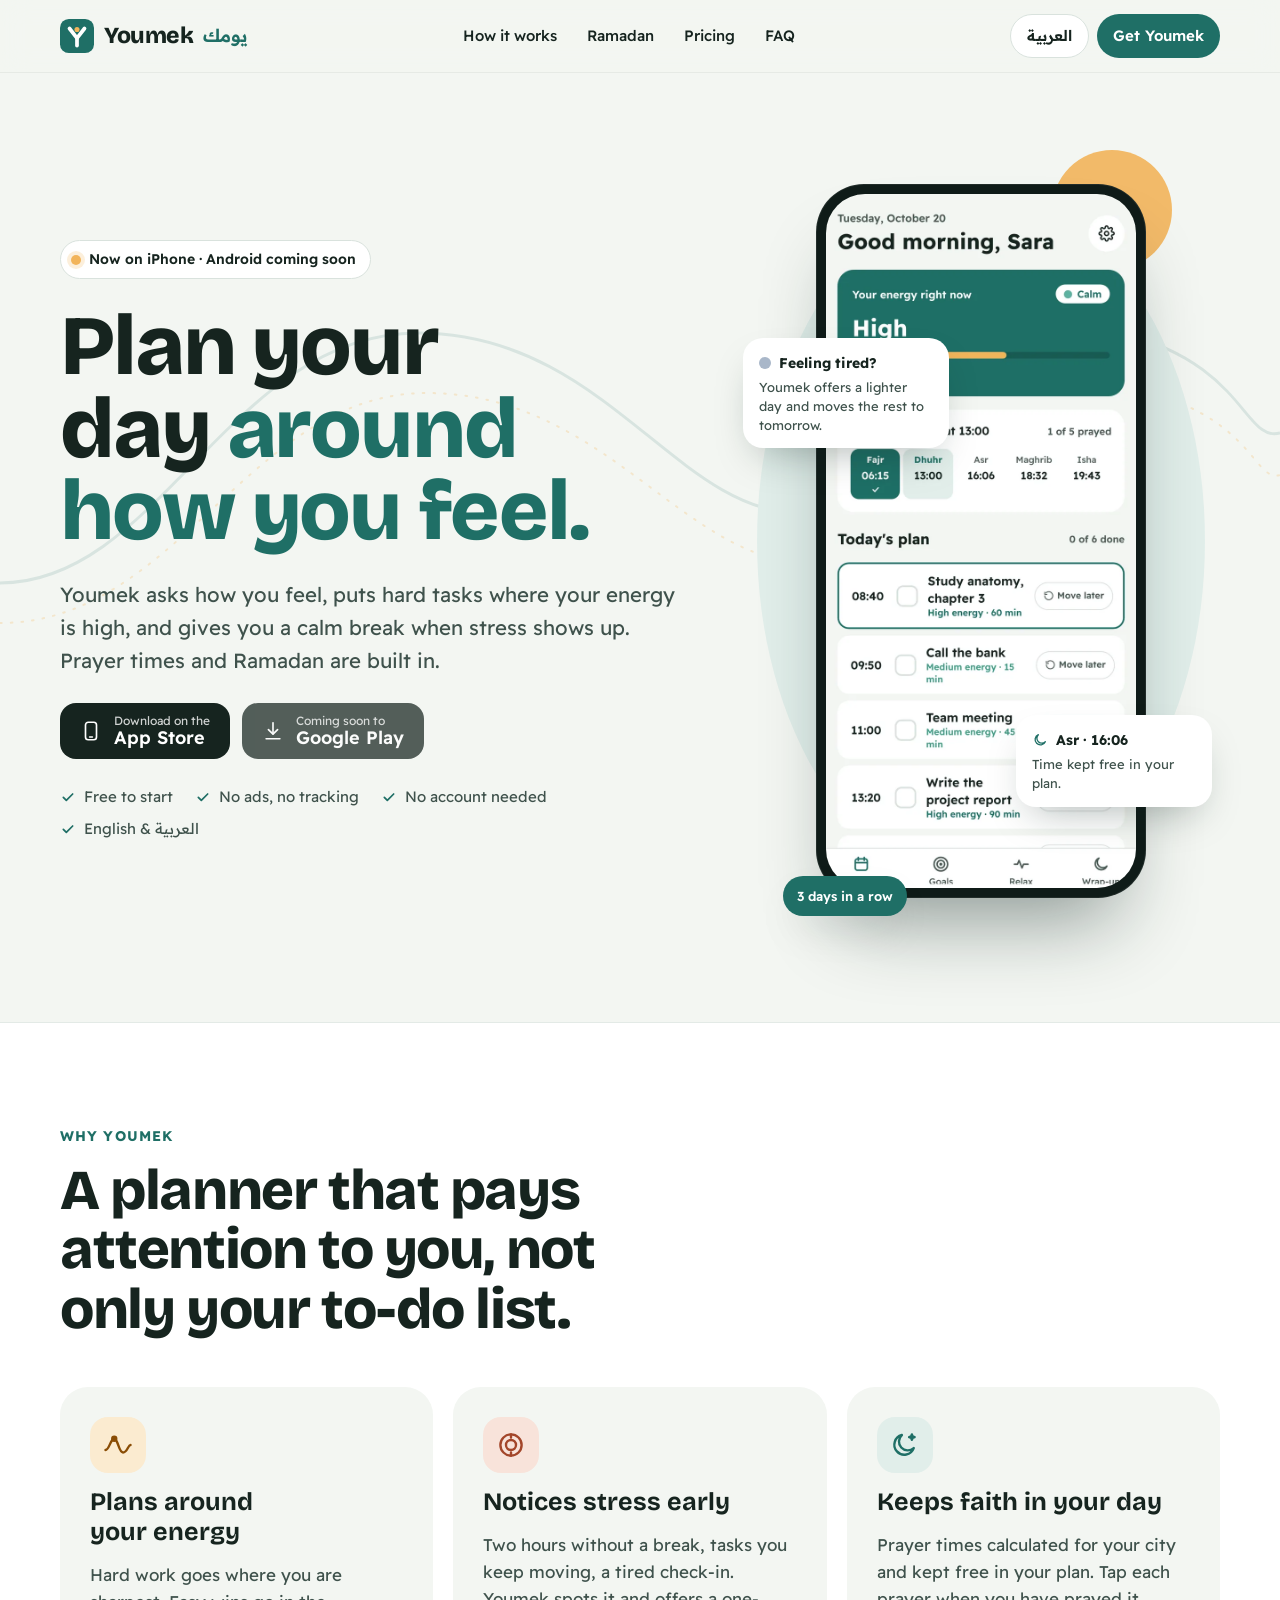
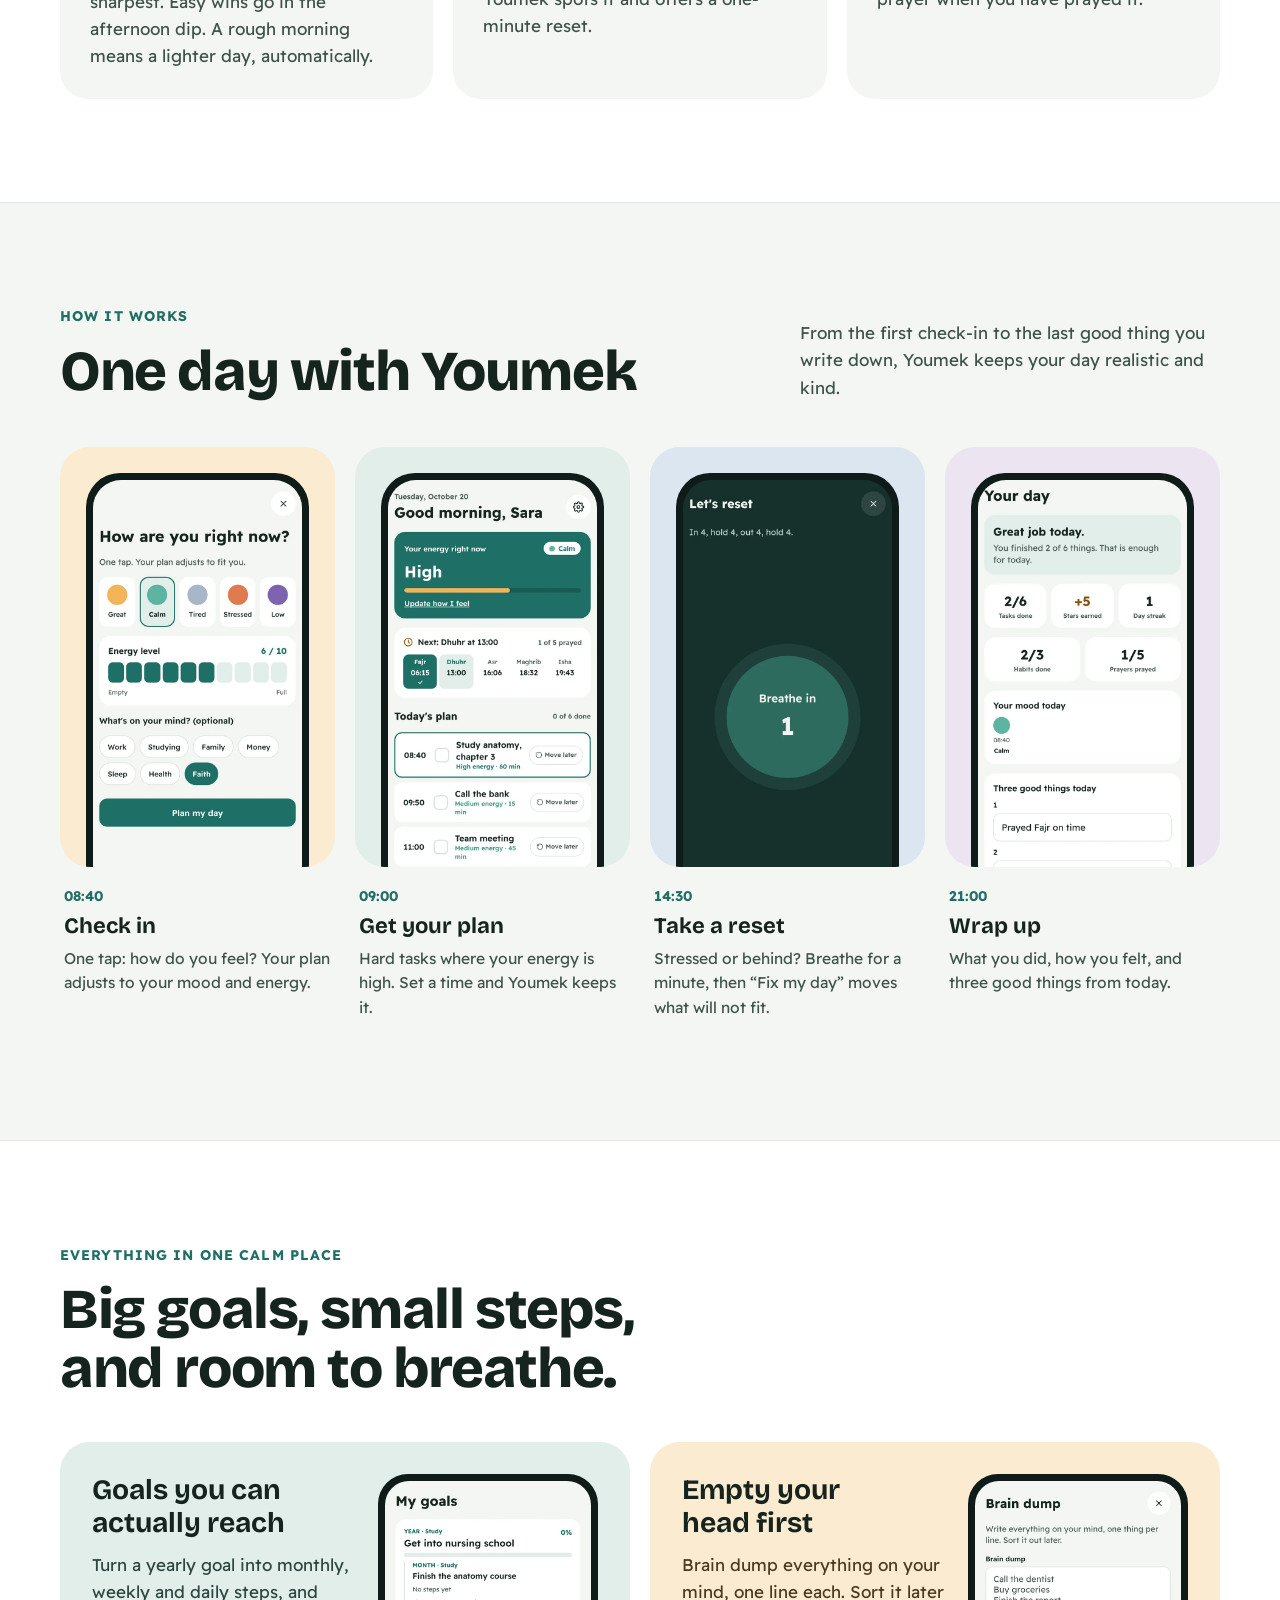
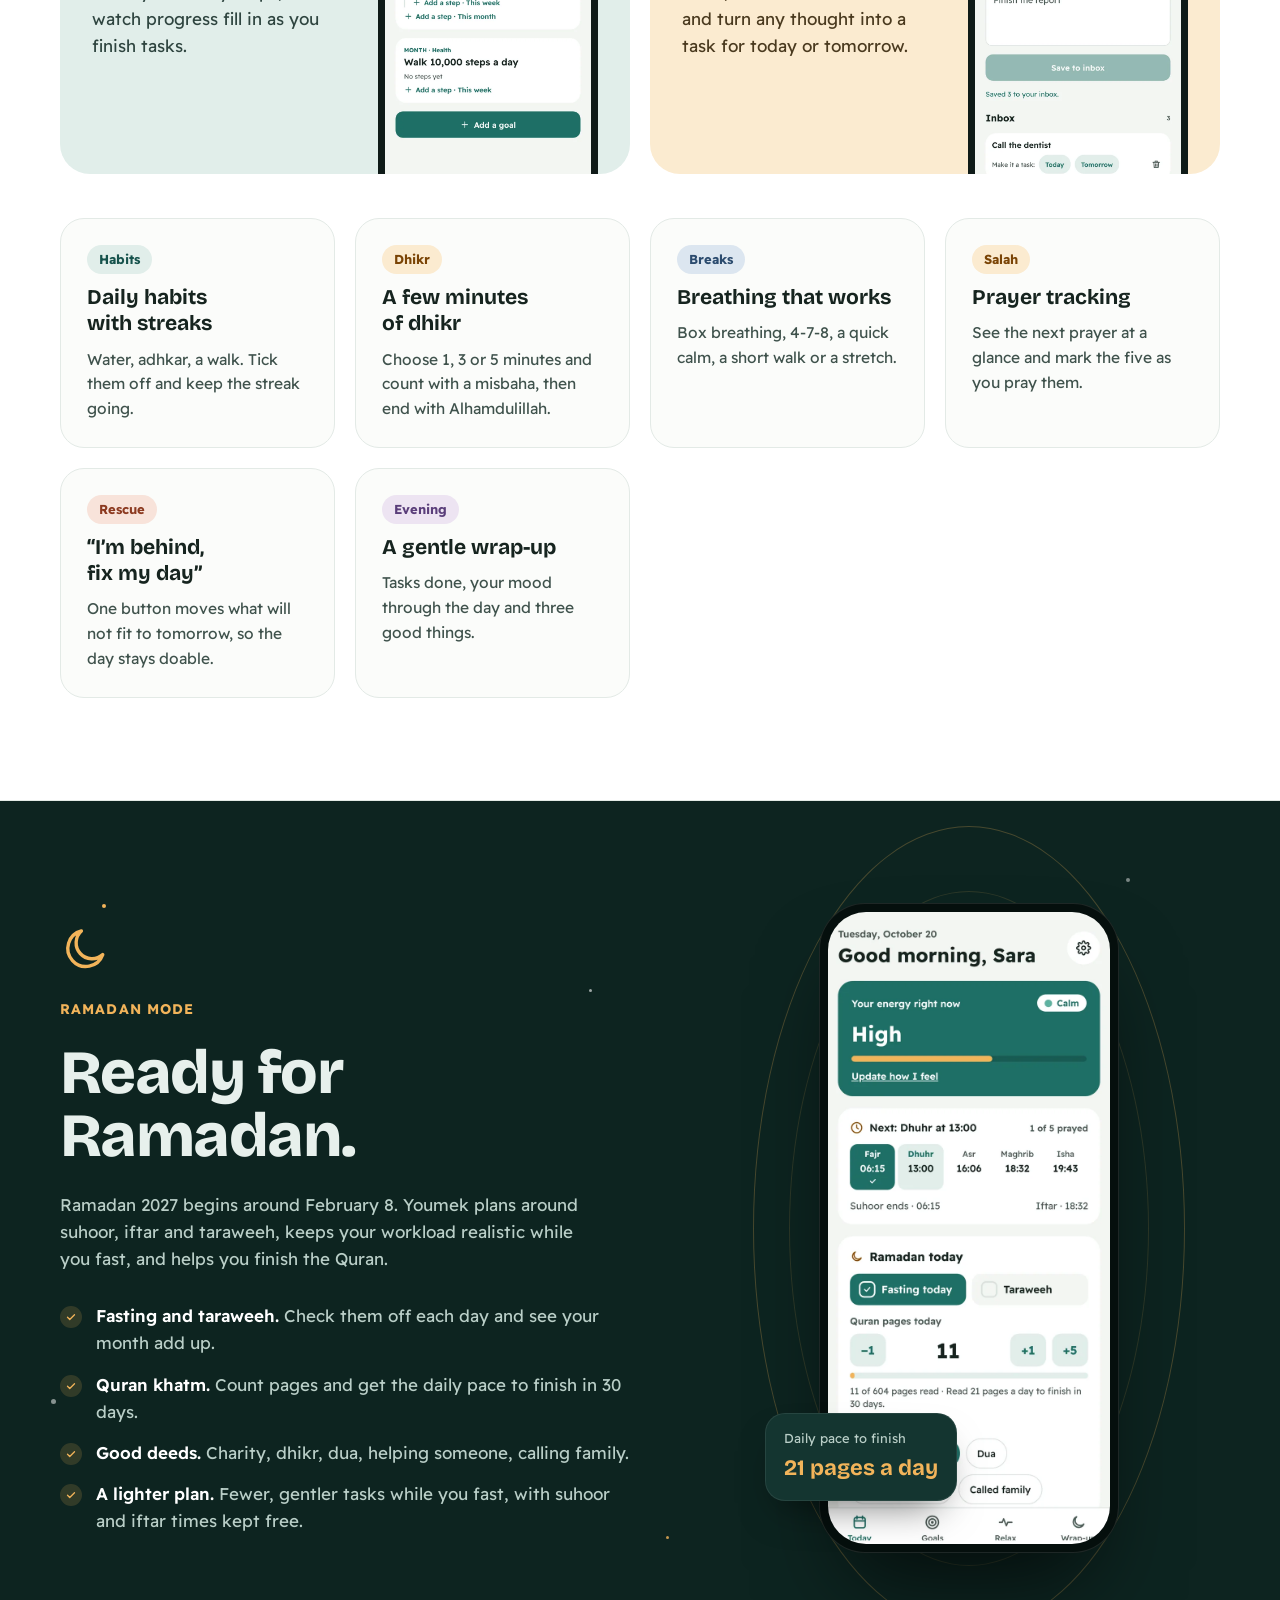
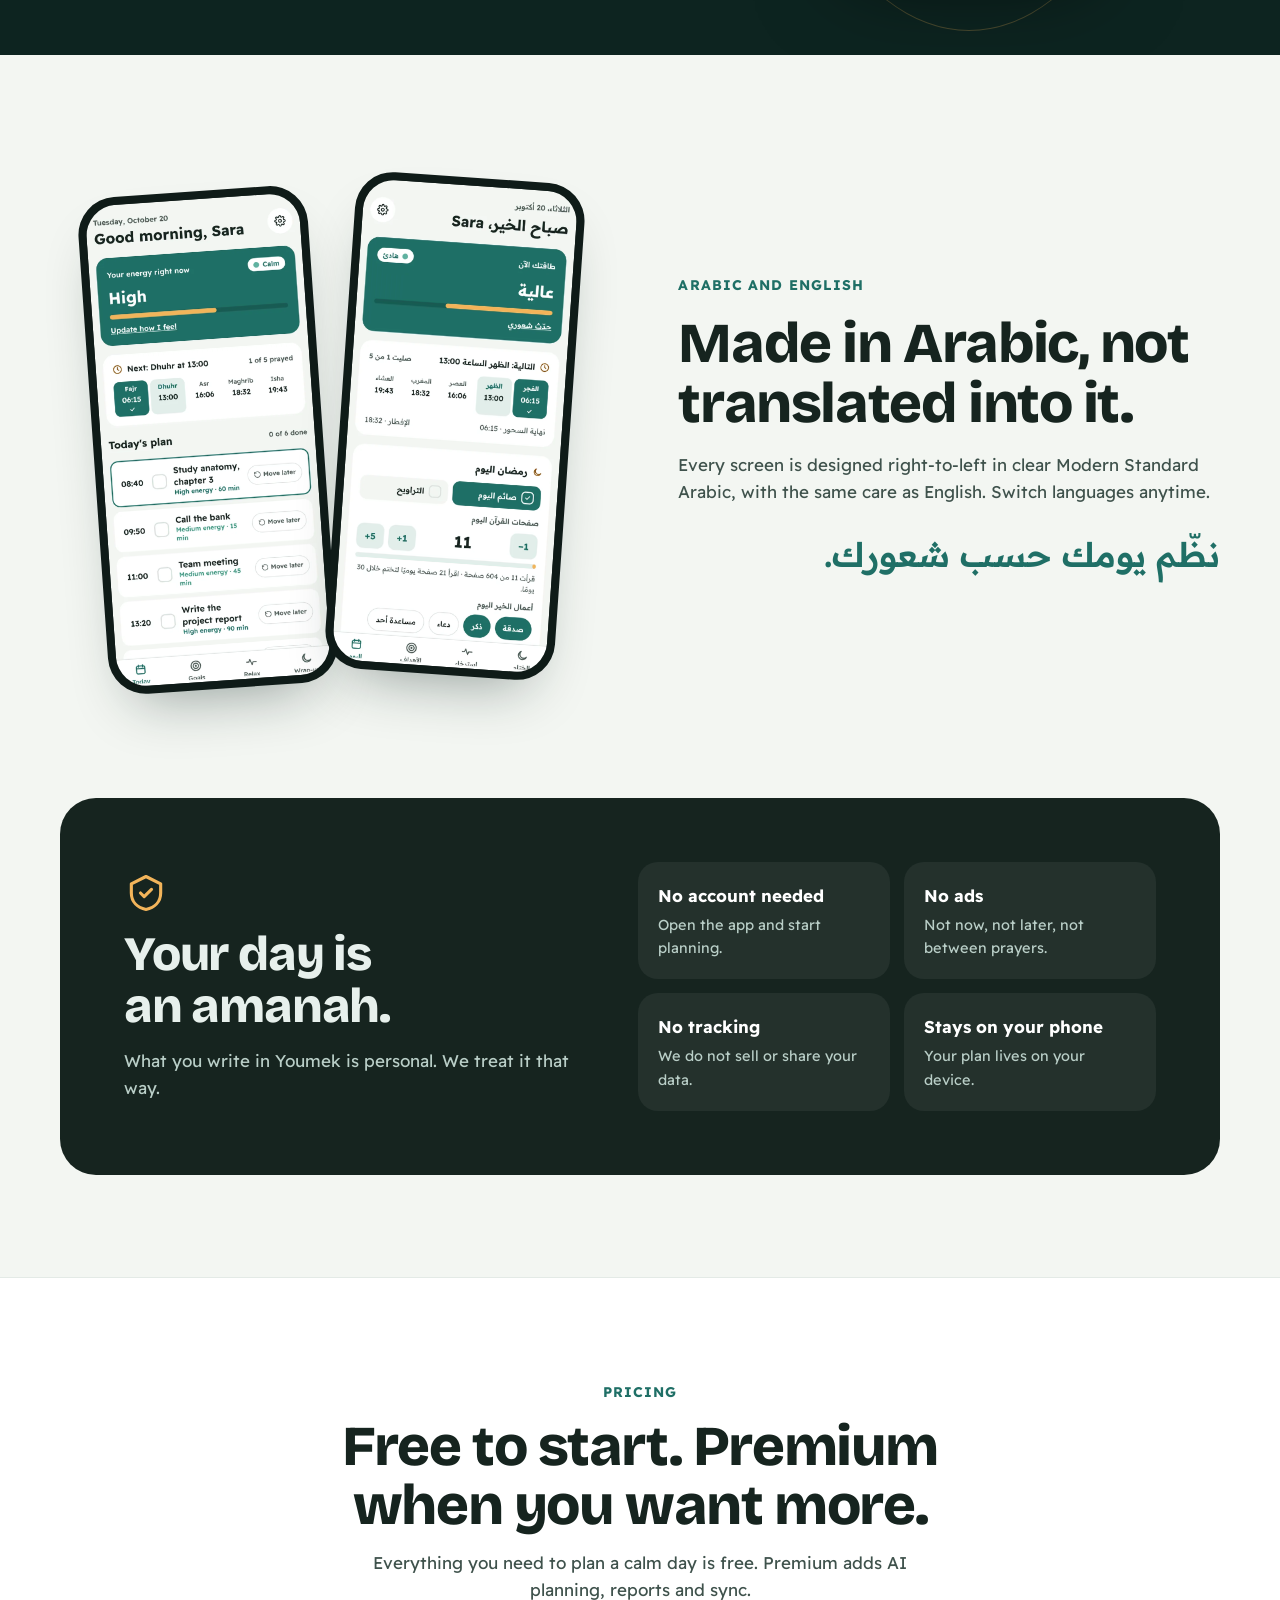
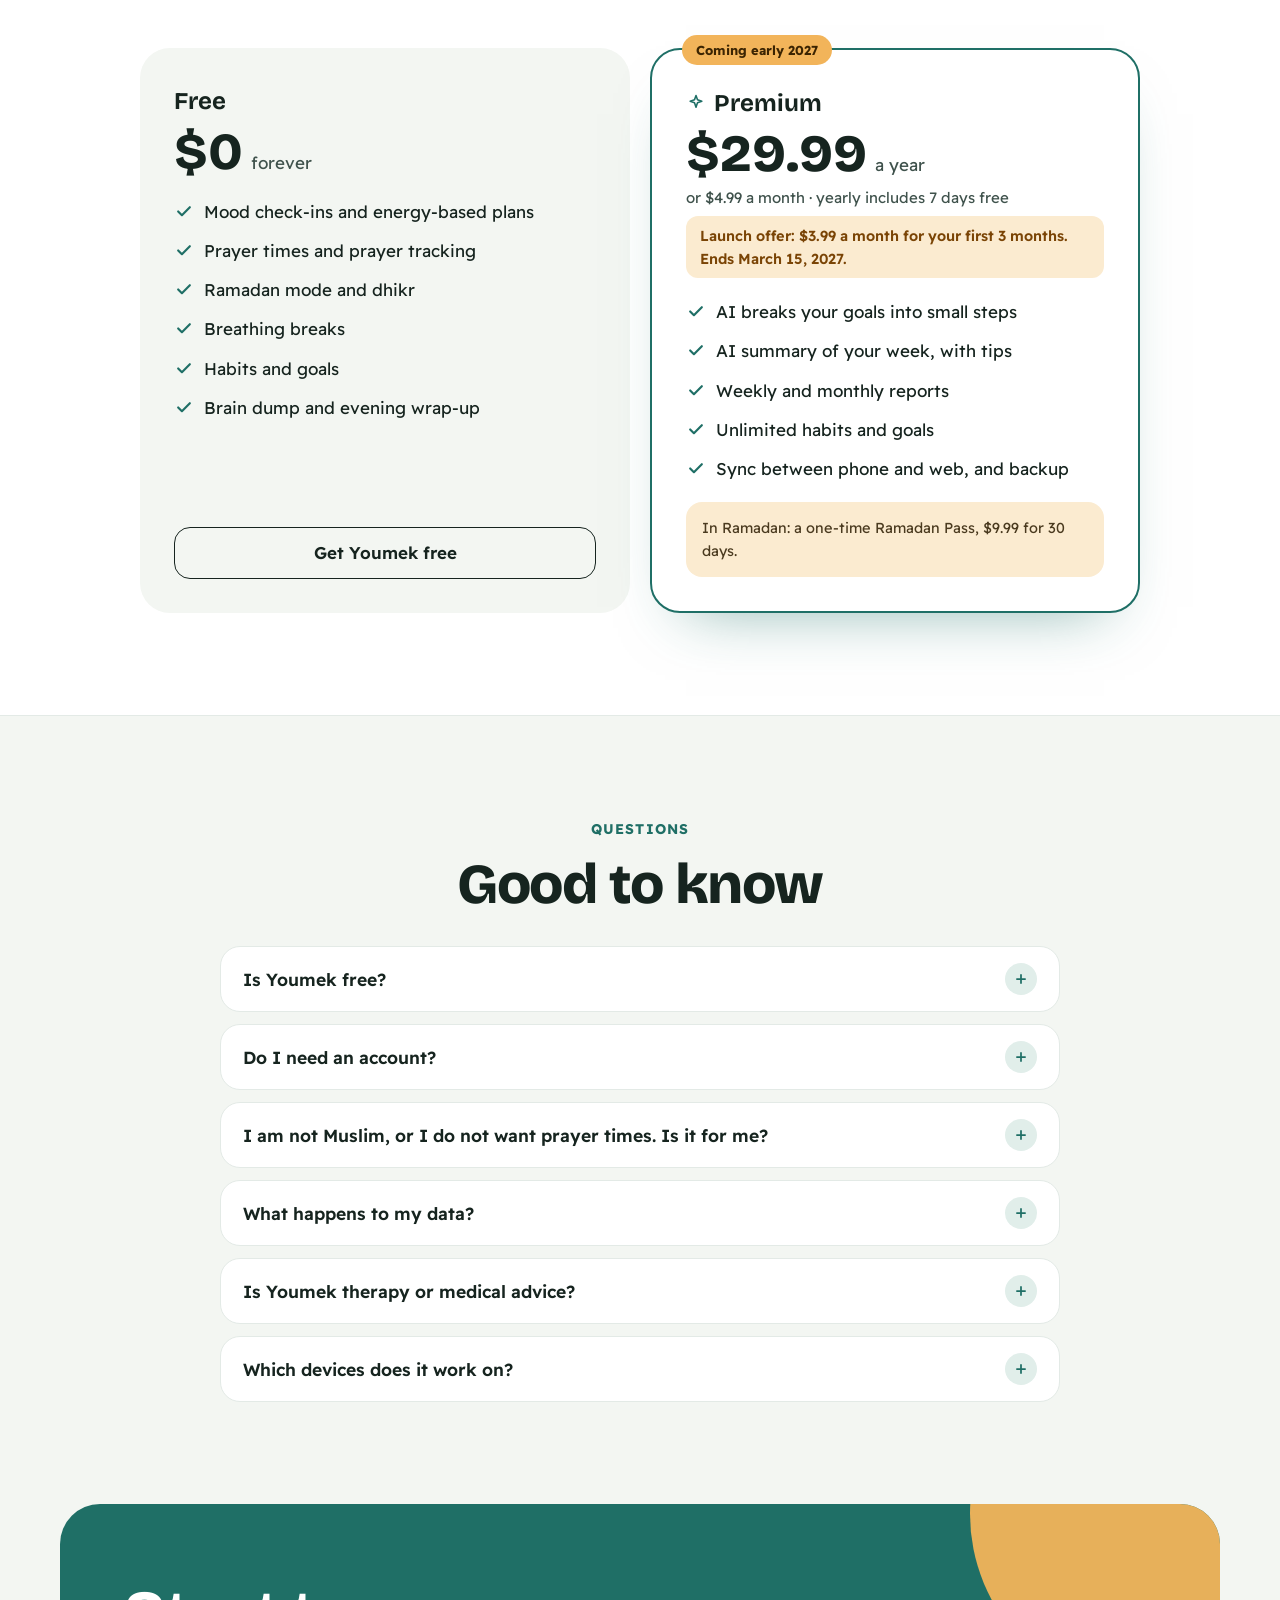
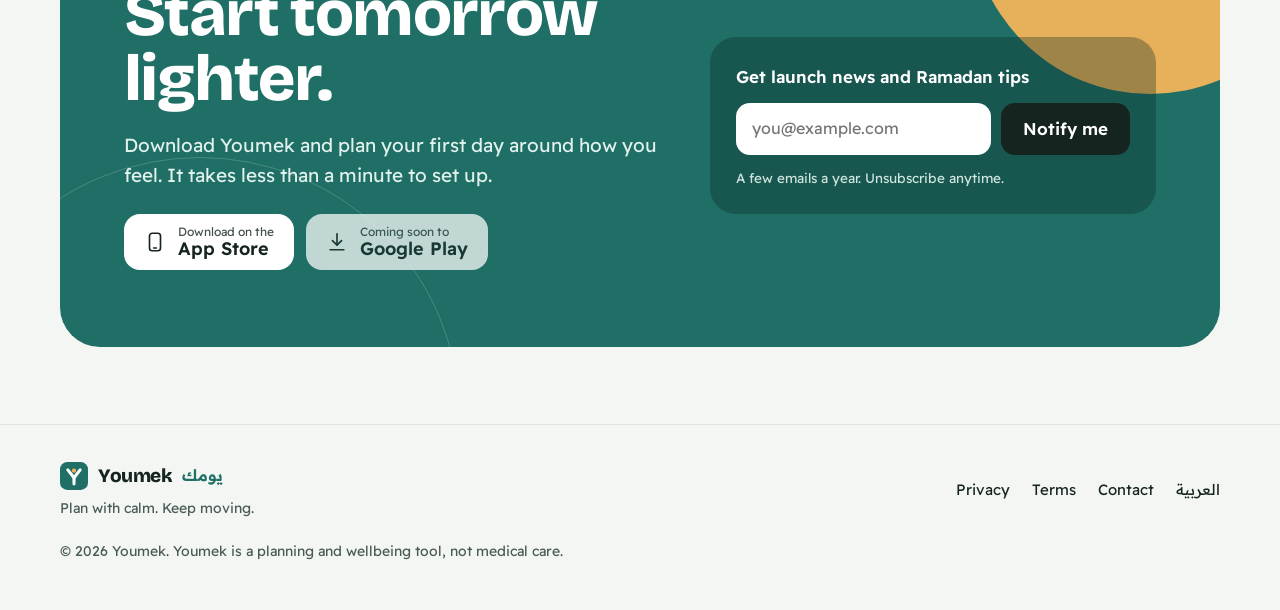
==== commit 7ab32f73: "Update index.html/ changing the status to  now on ipjone" ====
--- a/docs/index.html
+++ b/docs/index.html
@@ -54,7 +54,7 @@
   </svg>
   <div class="wrap hero-grid">
     <div class="hero-copy">
-      <span class="badge"><span class="badge-dot" aria-hidden="true"></span>New on iPhone, Android and the web</span>
+      <span class="badge"><span class="badge-dot" aria-hidden="true"></span>Now on iPhone · Android coming soon</span>
       <h1 class="h1">Plan your day <em>around how you feel.</em></h1>
       <p class="hero-sub">Youmek asks how you feel, puts hard tasks where your energy is high, and gives you a calm break when stress shows up. Prayer times and Ramadan are built in.</p>
       <div class="cta-row" id="download">
@@ -223,7 +223,7 @@
     <nav class="footer-links" aria-label="Footer">
       <a href="privacy/">Privacy</a>
       <a href="terms/">Terms</a>
-      <a href="mailto:[YOUR CONTACT EMAIL]">Contact</a>
+      <a href="mailto:hello@youmek.com">Contact</a>
       <a href="ar/" hreflang="ar" lang="ar" data-setlang="ar">العربية</a>
     </nav>
     <small>© <span data-year>2026</span> Youmek. Youmek is a planning and wellbeing tool, not medical care.</small>
